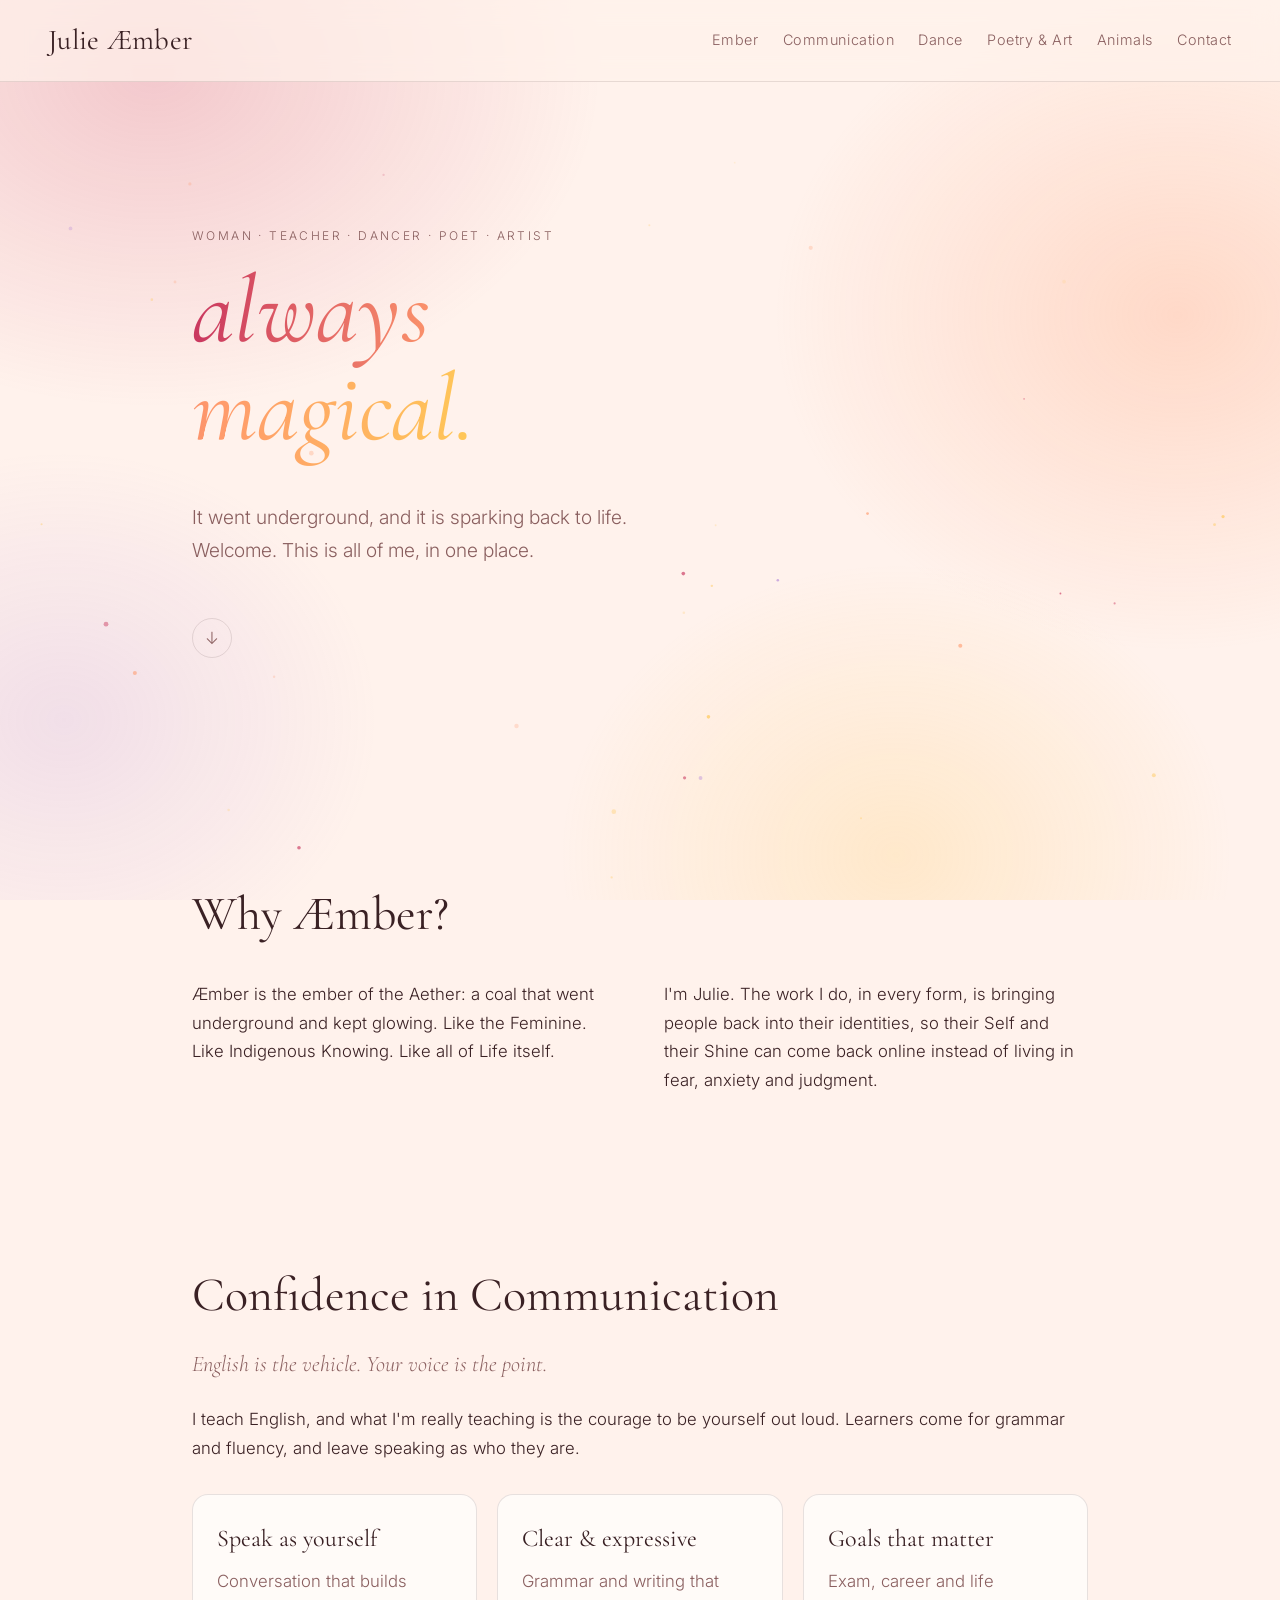
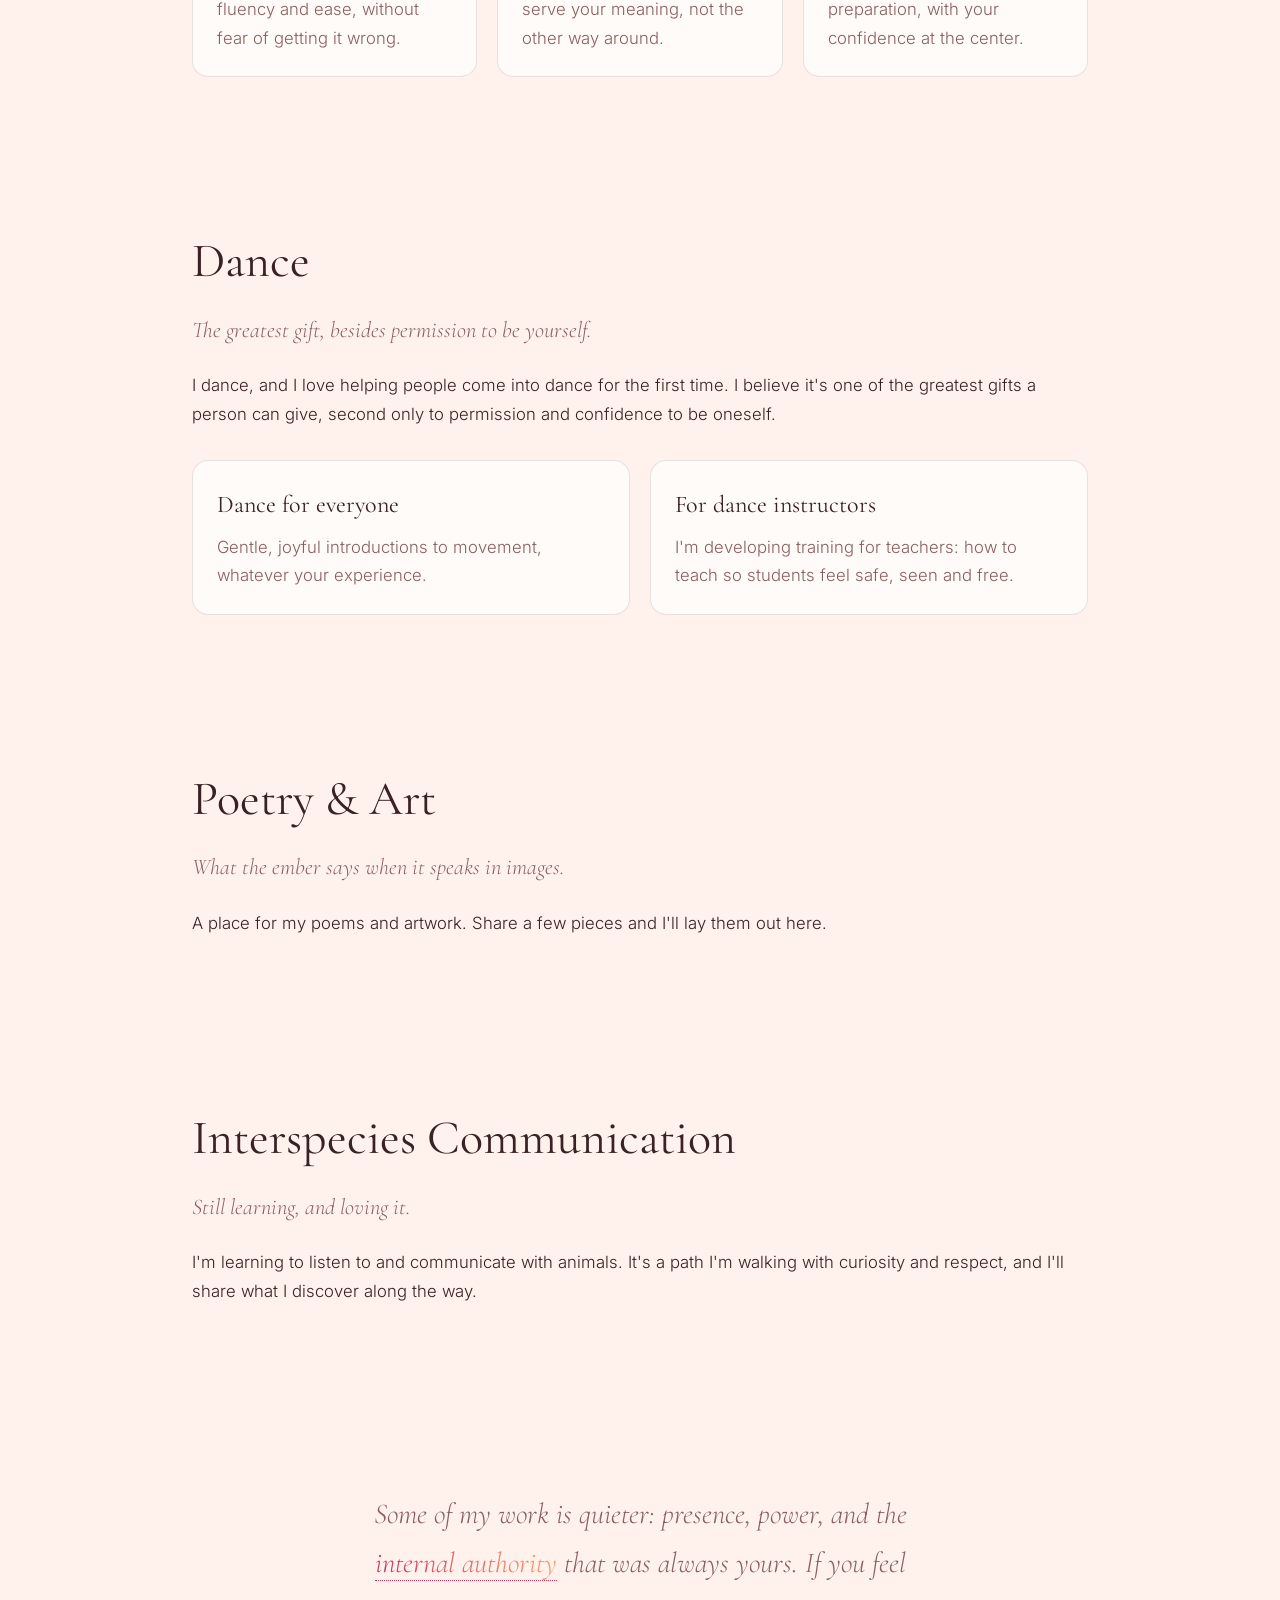
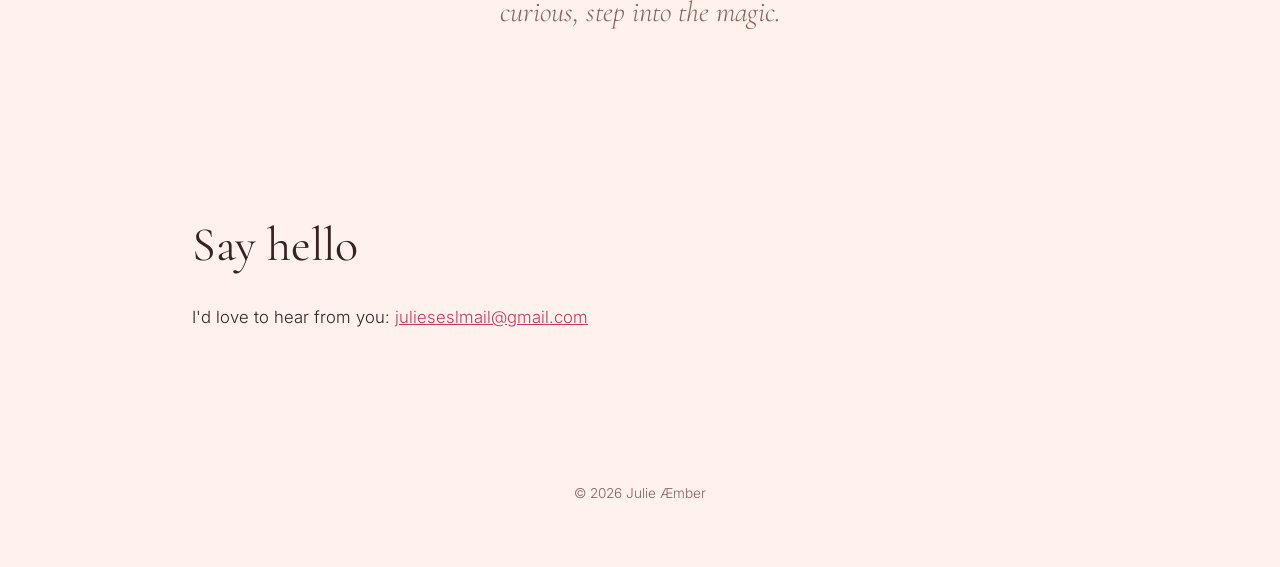
==== index.html @ d716ea7b "Always magical headline, Æ ligature in name, warmer sparks Co-Authored-By: Claude Sonnet 5.5 <norepl" ====
<!doctype html>
<html lang="en">
<head>
  <meta charset="utf-8">
  <meta name="viewport" content="width=device-width, initial-scale=1">
  <title>Julie AEmber</title>
  <meta name="description" content="Julie AEmber: woman, teacher of confident communication, dancer, poet, artist, and student of interspecies communication.">
  <link rel="preconnect" href="https://fonts.googleapis.com">
  <link rel="preconnect" href="https://fonts.gstatic.com" crossorigin>
  <link href="https://fonts.googleapis.com/css2?family=Cormorant+Garamond:ital,wght@0,400;0,500;1,400&family=Inter:wght@300;400;500&display=swap" rel="stylesheet">
  <link rel="stylesheet" href="style.css">
</head>
<body>
  <div class="aura" aria-hidden="true"></div>
  <canvas id="sparks" aria-hidden="true"></canvas>

  <header class="nav">
    <a href="#top" class="logo" aria-label="Julie AEmber">Julie Æmber</a>
    <nav>
      <a href="#ember">Ember</a>
      <a href="#communication">Communication</a>
      <a href="#dance">Dance</a>
      <a href="#poetry">Poetry &amp; Art</a>
      <a href="#animals">Animals</a>
      <a href="#contact">Contact</a>
    </nav>
  </header>

  <main id="top">
    <section class="hero">
      <p class="eyebrow">woman · teacher · dancer · poet · artist</p>
      <h1><em>always<br>magical.</em></h1>
      <p class="lede">It went underground, and it is sparking back to life. Welcome. This is all of me, in one place.</p>
      <a href="#ember" class="scroll" aria-label="Scroll down">↓</a>
    </section>

    <section id="ember" class="reveal">
      <h2 aria-label="Why AEmber?">Why Æmber?</h2>
      <div class="two-col">
        <p>Æmber is the ember of the Aether: a coal that went underground and kept glowing. Like the Feminine. Like Indigenous Knowing. Like all of Life itself.</p>
        <p>I'm Julie. The work I do, in every form, is bringing people back into their identities, so their Self and their Shine can come back online instead of living in fear, anxiety and judgment.</p>
      </div>
    </section>

    <section id="communication" class="reveal">
      <h2>Confidence in Communication</h2>
      <p class="section-lede">English is the vehicle. Your voice is the point.</p>
      <p>I teach English, and what I'm really teaching is the courage to be yourself out loud. Learners come for grammar and fluency, and leave speaking as who they are.</p>
      <ul class="cards">
        <li><h3>Speak as yourself</h3><p>Conversation that builds fluency and ease, without fear of getting it wrong.</p></li>
        <li><h3>Clear &amp; expressive</h3><p>Grammar and writing that serve your meaning, not the other way around.</p></li>
        <li><h3>Goals that matter</h3><p>Exam, career and life preparation, with your confidence at the center.</p></li>
      </ul>
    </section>

    <section id="dance" class="reveal">
      <h2>Dance</h2>
      <p class="section-lede">The greatest gift, besides permission to be yourself.</p>
      <p>I dance, and I love helping people come into dance for the first time. I believe it's one of the greatest gifts a person can give, second only to permission and confidence to be oneself.</p>
      <ul class="cards">
        <li><h3>Dance for everyone</h3><p>Gentle, joyful introductions to movement, whatever your experience.</p></li>
        <li><h3>For dance instructors</h3><p>I'm developing training for teachers: how to teach so students feel safe, seen and free.</p></li>
      </ul>
    </section>

    <section id="poetry" class="reveal">
      <h2>Poetry &amp; Art</h2>
      <p class="section-lede">What the ember says when it speaks in images.</p>
      <p>A place for my poems and artwork. Share a few pieces and I'll lay them out here.</p>
    </section>

    <section id="animals" class="reveal">
      <h2>Interspecies Communication</h2>
      <p class="section-lede">Still learning, and loving it.</p>
      <p>I'm learning to listen to and communicate with animals. It's a path I'm walking with curiosity and respect, and I'll share what I discover along the way.</p>
    </section>

    <section id="becoming" class="reveal becoming">
      <p>
        Some of my work is quieter: presence, power, and the
        <a href="https://crysalis.live" class="crysalis" target="_blank" rel="noopener">internal authority</a>
        that was always yours. If you feel curious, step into the magic.
      </p>
    </section>

    <section id="contact" class="reveal">
      <h2>Say hello</h2>
      <p>I'd love to hear from you: <a href="mailto:julieseslmail@gmail.com">julieseslmail@gmail.com</a></p>
    </section>
  </main>

  <footer>
    <p>© <span id="year"></span> Julie Æmber</p>
  </footer>

  <script src="script.js"></script>
</body>
</html>
---- style.css ----
:root {
  --bg: #fff2ec;
  --ink: #3a2124;
  --muted: #8a5f5f;
  --accent: #c9375f;
  --accent2: #ff9a6c;
  --gold: #ffc857;
  --violet: #a97bd6;
  --card: rgba(255, 255, 255, .65);
  --line: rgba(58, 33, 36, .12);
  color-scheme: light;
}
@media (prefers-color-scheme: dark) {
  :root {
    --bg: #1d1014;
    --ink: #fcebe6;
    --muted: #d2aaa6;
    --accent: #ff8fa3;
    --accent2: #ffb26b;
    --gold: #ffd166;
    --violet: #b48be8;
    --card: rgba(255, 255, 255, .05);
    --line: rgba(255, 255, 255, .12);
    color-scheme: dark;
  }
}

* { box-sizing: border-box; }
html { scroll-behavior: smooth; }
body {
  margin: 0;
  background: var(--bg);
  color: var(--ink);
  font: 300 1.05rem/1.7 "Inter", system-ui, sans-serif;
}

.aura {
  position: fixed; inset: 0; z-index: -1; pointer-events: none;
  background:
    radial-gradient(40rem 30rem at 12% 8%, color-mix(in srgb, var(--accent) 22%, transparent), transparent 70%),
    radial-gradient(36rem 30rem at 92% 35%, color-mix(in srgb, var(--accent2) 28%, transparent), transparent 70%),
    radial-gradient(30rem 26rem at 70% 95%, color-mix(in srgb, var(--gold) 22%, transparent), transparent 70%),
    radial-gradient(28rem 24rem at 5% 80%, color-mix(in srgb, var(--violet) 16%, transparent), transparent 70%);
  animation: drift 24s ease-in-out infinite alternate;
}
@keyframes drift { to { transform: translate3d(-2%, 3%, 0) scale(1.06); } }

h1, h2, h3, .logo { font-family: "Cormorant Garamond", Georgia, serif; font-weight: 400; }

.nav {
  position: sticky; top: 0; z-index: 10;
  display: flex; flex-wrap: wrap; gap: .5rem 2rem; justify-content: space-between; align-items: center;
  padding: 1rem clamp(1rem, 5vw, 3rem);
  backdrop-filter: blur(12px);
  background: color-mix(in srgb, var(--bg) 70%, transparent);
  border-bottom: 1px solid var(--line);
}
.logo { font-size: 1.8rem; letter-spacing: .01em; color: var(--ink); text-decoration: none; }
.nav nav { display: flex; flex-wrap: wrap; gap: .25rem 1.5rem; }
.nav nav a { color: var(--muted); text-decoration: none; font-size: .9rem; letter-spacing: .04em; }
.nav nav a:hover { color: var(--accent); }

main { max-width: 60rem; margin: 0 auto; padding: 0 clamp(1rem, 5vw, 2rem); }
section { padding-block: 4.5rem; }

.hero { min-height: 80vh; display: flex; flex-direction: column; justify-content: center; }
.eyebrow { letter-spacing: .2em; text-transform: uppercase; font-size: .75rem; color: var(--muted); margin: 0 0 1rem; }
h1 { font-size: clamp(2.8rem, 9vw, 6rem); line-height: 1.02; margin: 0 0 1.5rem; }
h1 em { color: var(--accent); background: linear-gradient(90deg, var(--accent), var(--accent2), var(--gold)); -webkit-background-clip: text; background-clip: text; -webkit-text-fill-color: transparent; padding-bottom: .1em; }
.lede { font-size: 1.2rem; color: var(--muted); max-width: 32rem; }
.scroll { margin-top: 2rem; width: 2.5rem; height: 2.5rem; display: grid; place-items: center;
  border: 1px solid var(--line); border-radius: 50%; color: var(--muted); text-decoration: none; }

h2 { font-size: clamp(2rem, 5vw, 3rem); margin: 0 0 .5rem; }
.section-lede { font-family: "Cormorant Garamond", serif; font-style: italic; font-size: 1.4rem; color: var(--muted); margin-top: 0; }
.two-col { display: grid; gap: 1.5rem 3rem; grid-template-columns: repeat(auto-fit, minmax(16rem, 1fr)); }

.cards { list-style: none; padding: 0; margin: 2rem 0 0; display: grid; gap: 1.25rem;
  grid-template-columns: repeat(auto-fit, minmax(14rem, 1fr)); }
.cards li { background: var(--card); border: 1px solid var(--line); border-radius: 1rem; padding: 1.5rem; }
.cards h3 { margin: 0 0 .4rem; font-size: 1.5rem; }
.cards p { margin: 0; color: var(--muted); }

.becoming { text-align: center; padding-block: 6rem; }
.becoming p { font-family: "Cormorant Garamond", serif; font-style: italic; font-size: clamp(1.3rem, 3vw, 1.8rem);
  max-width: 34rem; margin: 0 auto; color: var(--muted); }
.crysalis {
  color: transparent; text-decoration: none;
  background: linear-gradient(90deg, var(--accent), var(--accent2), var(--accent));
  background-size: 200% 100%; -webkit-background-clip: text; background-clip: text;
  animation: shimmer 6s linear infinite;
  border-bottom: 1px dotted var(--accent);
}
.crysalis:hover, .crysalis:focus-visible { animation-duration: 1.5s; }
@keyframes shimmer { to { background-position: -200% 0; } }

a { color: var(--accent); }
footer { text-align: center; color: var(--muted); font-size: .85rem; padding: 3rem 1rem; }

.reveal { opacity: 0; transform: translateY(1.5rem); transition: opacity .9s ease, transform .9s ease; }
.reveal.in { opacity: 1; transform: none; }

@media (prefers-reduced-motion: reduce) {
  html { scroll-behavior: auto; }
  .aura, .crysalis { animation: none; }
  .reveal { opacity: 1; transform: none; transition: none; }
}

#sparks { position: fixed; inset: 0; width: 100%; height: 100%; z-index: -1; pointer-events: none; }
@media (prefers-reduced-motion: reduce) { #sparks { display: none; } }
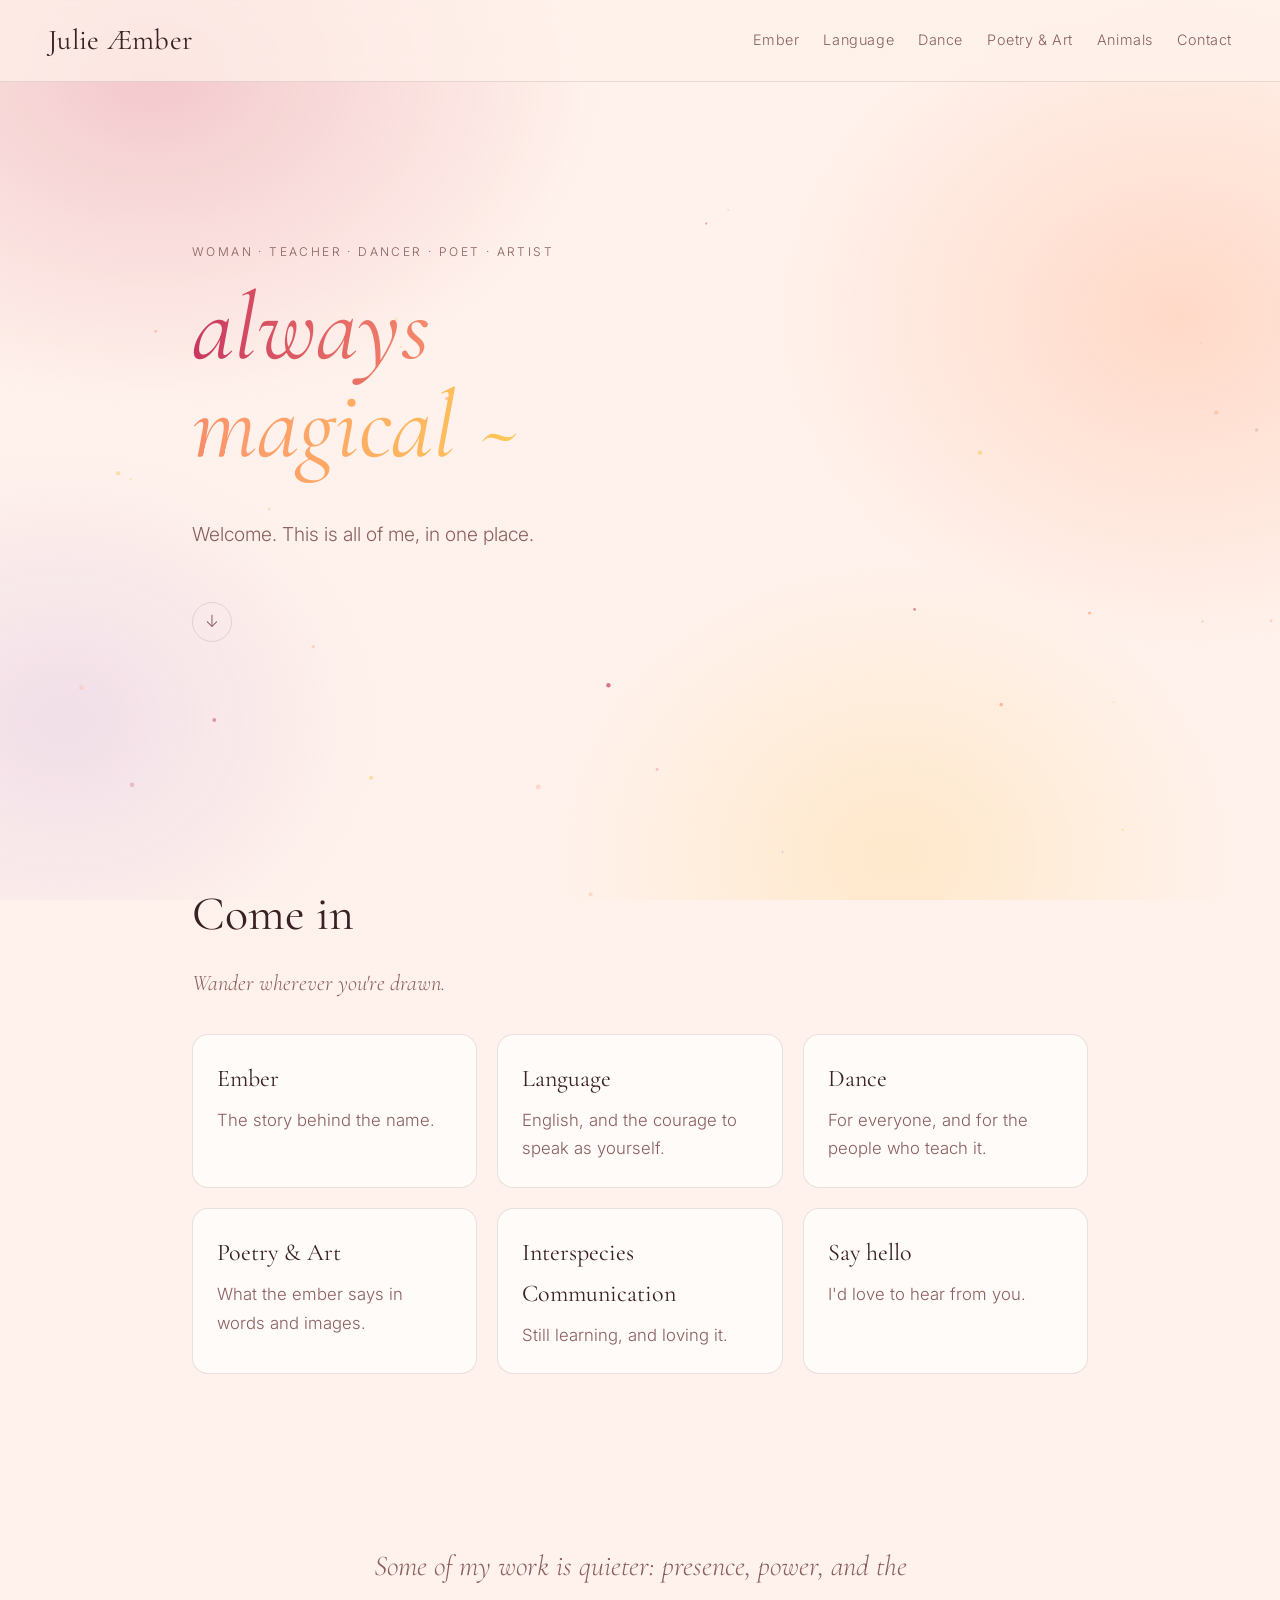
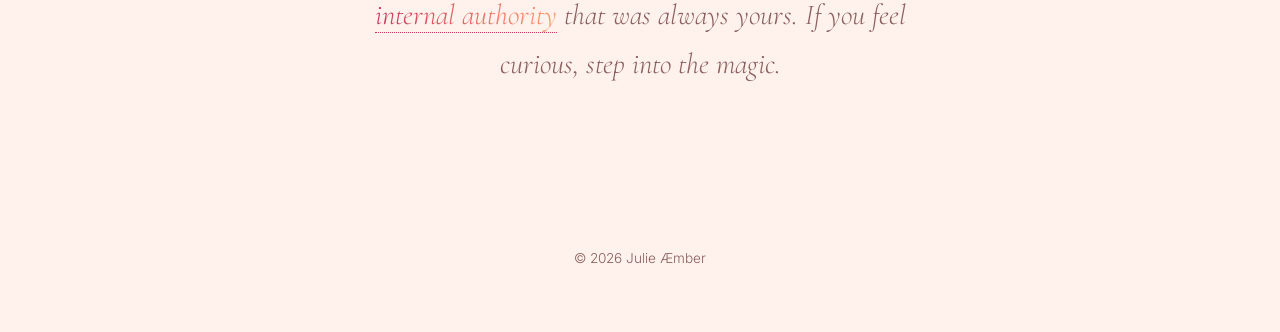
==== commit 94b67aa3: "Split site into separate pages; tilde headline; Language page Co-Authored-By: Claude Sonnet 5.5 <nor" ====
--- a/index.html
+++ b/index.html
@@ -15,64 +15,36 @@
   <canvas id="sparks" aria-hidden="true"></canvas>
 
   <header class="nav">
-    <a href="#top" class="logo" aria-label="Julie AEmber">Julie Æmber</a>
+    <a href="index.html" class="logo" aria-label="Julie AEmber, home">Julie Æmber</a>
     <nav>
-      <a href="#ember">Ember</a>
-      <a href="#communication">Communication</a>
-      <a href="#dance">Dance</a>
-      <a href="#poetry">Poetry &amp; Art</a>
-      <a href="#animals">Animals</a>
-      <a href="#contact">Contact</a>
+      <a href="ember.html">Ember</a>
+      <a href="language.html">Language</a>
+      <a href="dance.html">Dance</a>
+      <a href="poetry-art.html">Poetry &amp; Art</a>
+      <a href="animals.html">Animals</a>
+      <a href="contact.html">Contact</a>
     </nav>
   </header>
 
   <main id="top">
     <section class="hero">
       <p class="eyebrow">woman · teacher · dancer · poet · artist</p>
-      <h1><em>always<br>magical.</em></h1>
-      <p class="lede">It went underground, and it is sparking back to life. Welcome. This is all of me, in one place.</p>
-      <a href="#ember" class="scroll" aria-label="Scroll down">↓</a>
+      <h1><em>always<br>magical ~</em></h1>
+      <p class="lede">Welcome. This is all of me, in one place.</p>
+      <a href="#doors" class="scroll" aria-label="Scroll down">↓</a>
     </section>
 
-    <section id="ember" class="reveal">
-      <h2 aria-label="Why AEmber?">Why Æmber?</h2>
-      <div class="two-col">
-        <p>Æmber is the ember of the Aether: a coal that went underground and kept glowing. Like the Feminine. Like Indigenous Knowing. Like all of Life itself.</p>
-        <p>I'm Julie. The work I do, in every form, is bringing people back into their identities, so their Self and their Shine can come back online instead of living in fear, anxiety and judgment.</p>
-      </div>
-    </section>
-
-    <section id="communication" class="reveal">
-      <h2>Confidence in Communication</h2>
-      <p class="section-lede">English is the vehicle. Your voice is the point.</p>
-      <p>I teach English, and what I'm really teaching is the courage to be yourself out loud. Learners come for grammar and fluency, and leave speaking as who they are.</p>
-      <ul class="cards">
-        <li><h3>Speak as yourself</h3><p>Conversation that builds fluency and ease, without fear of getting it wrong.</p></li>
-        <li><h3>Clear &amp; expressive</h3><p>Grammar and writing that serve your meaning, not the other way around.</p></li>
-        <li><h3>Goals that matter</h3><p>Exam, career and life preparation, with your confidence at the center.</p></li>
+    <section id="doors" class="reveal">
+      <h2>Come in</h2>
+      <p class="section-lede">Wander wherever you're drawn.</p>
+      <ul class="cards doors">
+        <li><a href="ember.html"><h3>Ember</h3><p>The story behind the name.</p></a></li>
+        <li><a href="language.html"><h3>Language</h3><p>English, and the courage to speak as yourself.</p></a></li>
+        <li><a href="dance.html"><h3>Dance</h3><p>For everyone, and for the people who teach it.</p></a></li>
+        <li><a href="poetry-art.html"><h3>Poetry &amp; Art</h3><p>What the ember says in words and images.</p></a></li>
+        <li><a href="animals.html"><h3>Interspecies Communication</h3><p>Still learning, and loving it.</p></a></li>
+        <li><a href="contact.html"><h3>Say hello</h3><p>I'd love to hear from you.</p></a></li>
       </ul>
-    </section>
-
-    <section id="dance" class="reveal">
-      <h2>Dance</h2>
-      <p class="section-lede">The greatest gift, besides permission to be yourself.</p>
-      <p>I dance, and I love helping people come into dance for the first time. I believe it's one of the greatest gifts a person can give, second only to permission and confidence to be oneself.</p>
-      <ul class="cards">
-        <li><h3>Dance for everyone</h3><p>Gentle, joyful introductions to movement, whatever your experience.</p></li>
-        <li><h3>For dance instructors</h3><p>I'm developing training for teachers: how to teach so students feel safe, seen and free.</p></li>
-      </ul>
-    </section>
-
-    <section id="poetry" class="reveal">
-      <h2>Poetry &amp; Art</h2>
-      <p class="section-lede">What the ember says when it speaks in images.</p>
-      <p>A place for my poems and artwork. Share a few pieces and I'll lay them out here.</p>
-    </section>
-
-    <section id="animals" class="reveal">
-      <h2>Interspecies Communication</h2>
-      <p class="section-lede">Still learning, and loving it.</p>
-      <p>I'm learning to listen to and communicate with animals. It's a path I'm walking with curiosity and respect, and I'll share what I discover along the way.</p>
     </section>
 
     <section id="becoming" class="reveal becoming">
@@ -81,11 +53,6 @@
         <a href="https://crysalis.live" class="crysalis" target="_blank" rel="noopener">internal authority</a>
         that was always yours. If you feel curious, step into the magic.
       </p>
-    </section>
-
-    <section id="contact" class="reveal">
-      <h2>Say hello</h2>
-      <p>I'd love to hear from you: <a href="mailto:julieseslmail@gmail.com">julieseslmail@gmail.com</a></p>
     </section>
   </main>
 
--- a/style.css
+++ b/style.css
@@ -108,3 +108,13 @@
 
 #sparks { position: fixed; inset: 0; width: 100%; height: 100%; z-index: -1; pointer-events: none; }
 @media (prefers-reduced-motion: reduce) { #sparks { display: none; } }
+
+/* Multi-page additions */
+.page-hero { padding-block: 5rem 1rem; }
+.page-hero h1 { font-size: clamp(2.4rem, 7vw, 4.5rem); margin-bottom: 1rem; }
+.nav nav a[aria-current="page"] { color: var(--accent); border-bottom: 1px solid var(--accent); }
+.doors li { padding: 0; }
+.doors a { display: block; height: 100%; padding: 1.5rem; color: inherit; text-decoration: none;
+  border-radius: 1rem; transition: transform .25s ease, box-shadow .25s ease; }
+.doors a:hover, .doors a:focus-visible { transform: translateY(-3px); box-shadow: 0 10px 30px color-mix(in srgb, var(--accent2) 30%, transparent); }
+.doors h3 { color: var(--ink); }
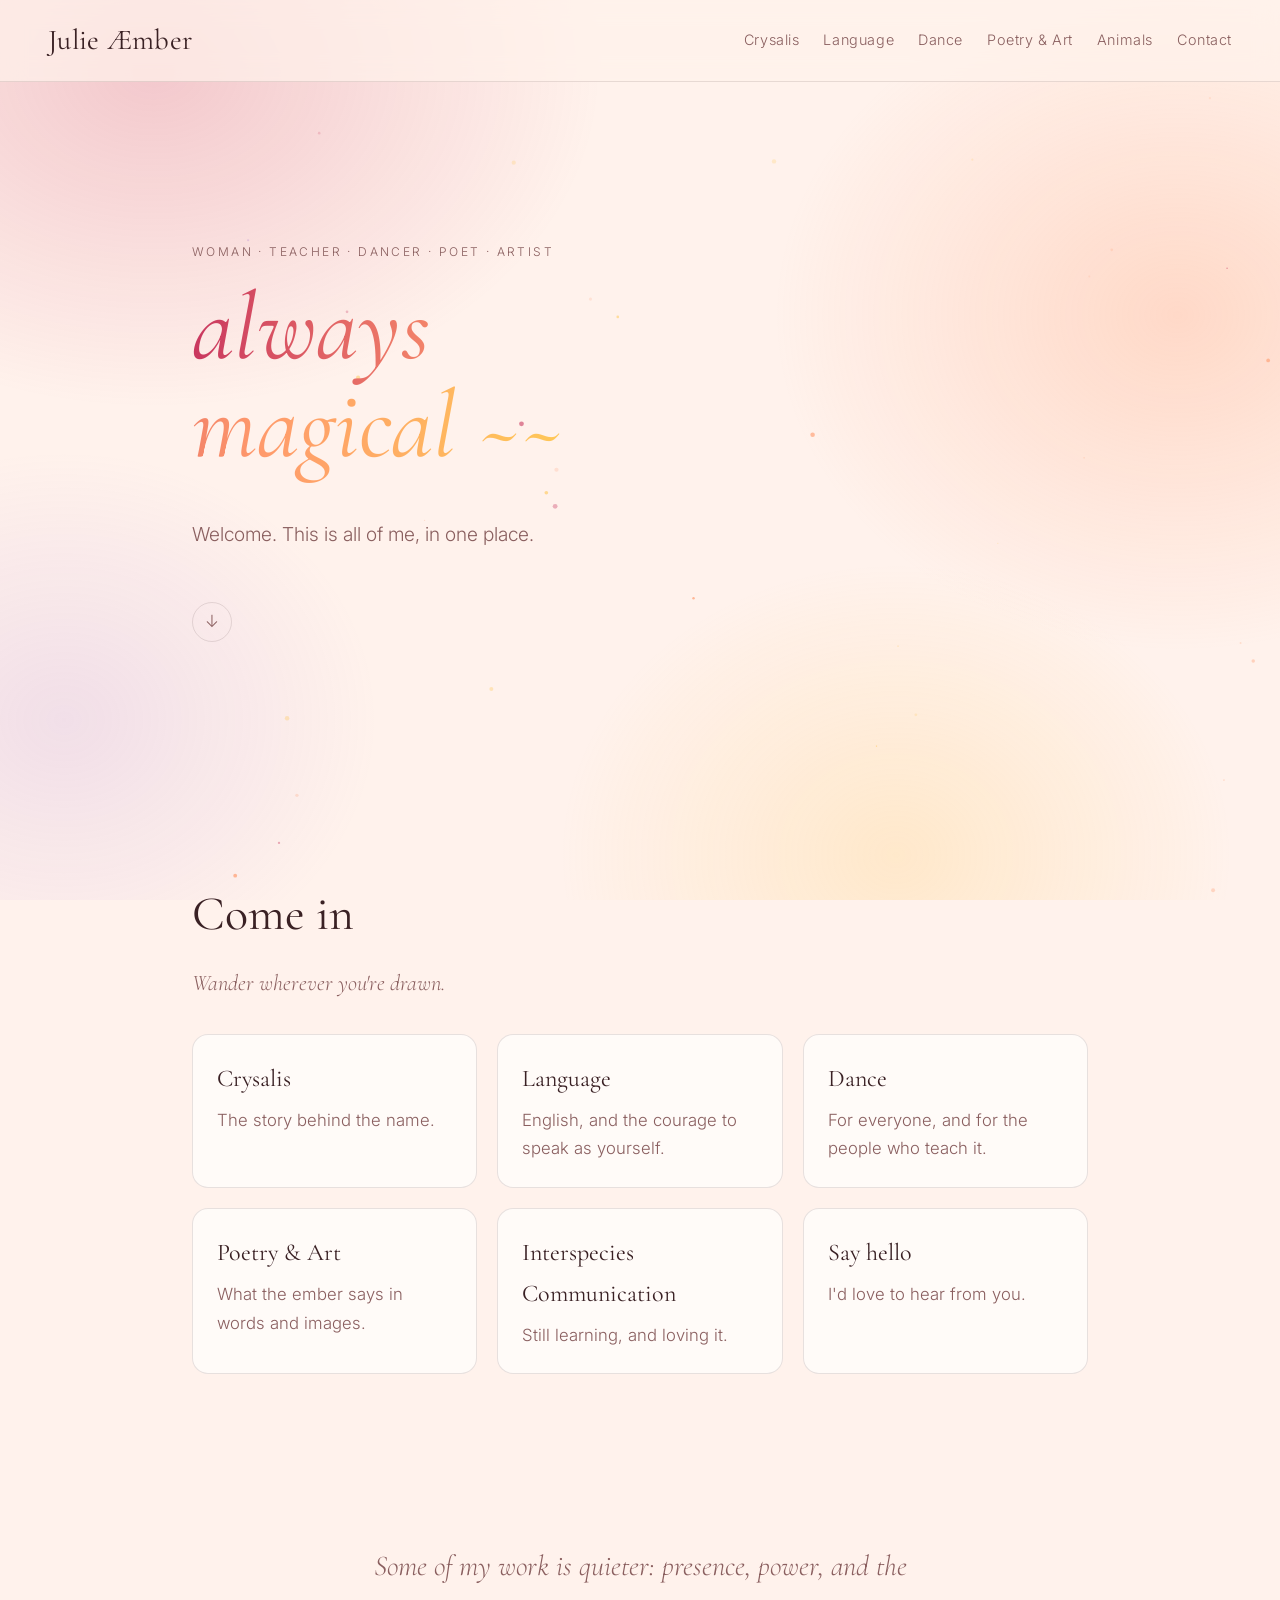
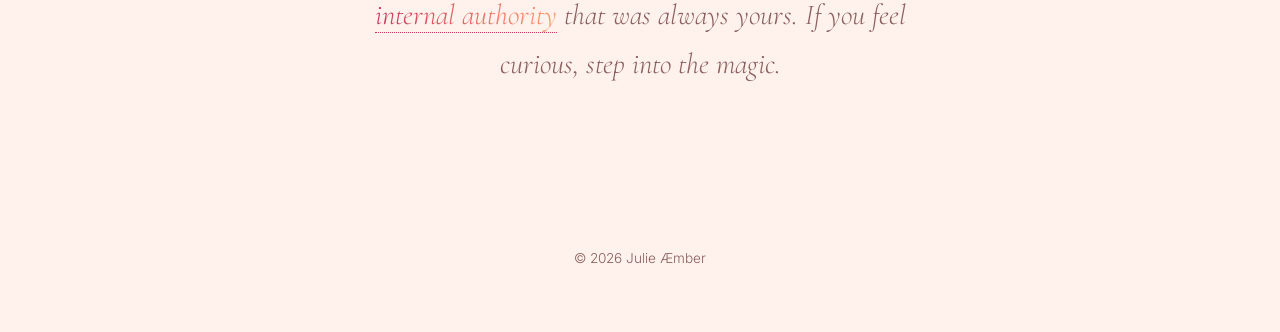
==== commit 7da5427d: "Double tilde headline; rename Ember tab to Crysalis Co-Authored-By: Claude Sonnet 5.5 <noreply@anthr" ====
--- a/index.html
+++ b/index.html
@@ -17,7 +17,7 @@
   <header class="nav">
     <a href="index.html" class="logo" aria-label="Julie AEmber, home">Julie Æmber</a>
     <nav>
-      <a href="ember.html">Ember</a>
+      <a href="ember.html">Crysalis</a>
       <a href="language.html">Language</a>
       <a href="dance.html">Dance</a>
       <a href="poetry-art.html">Poetry &amp; Art</a>
@@ -29,7 +29,7 @@
   <main id="top">
     <section class="hero">
       <p class="eyebrow">woman · teacher · dancer · poet · artist</p>
-      <h1><em>always<br>magical ~</em></h1>
+      <h1><em>always<br>magical ~~</em></h1>
       <p class="lede">Welcome. This is all of me, in one place.</p>
       <a href="#doors" class="scroll" aria-label="Scroll down">↓</a>
     </section>
@@ -38,7 +38,7 @@
       <h2>Come in</h2>
       <p class="section-lede">Wander wherever you're drawn.</p>
       <ul class="cards doors">
-        <li><a href="ember.html"><h3>Ember</h3><p>The story behind the name.</p></a></li>
+        <li><a href="ember.html"><h3>Crysalis</h3><p>The story behind the name.</p></a></li>
         <li><a href="language.html"><h3>Language</h3><p>English, and the courage to speak as yourself.</p></a></li>
         <li><a href="dance.html"><h3>Dance</h3><p>For everyone, and for the people who teach it.</p></a></li>
         <li><a href="poetry-art.html"><h3>Poetry &amp; Art</h3><p>What the ember says in words and images.</p></a></li>
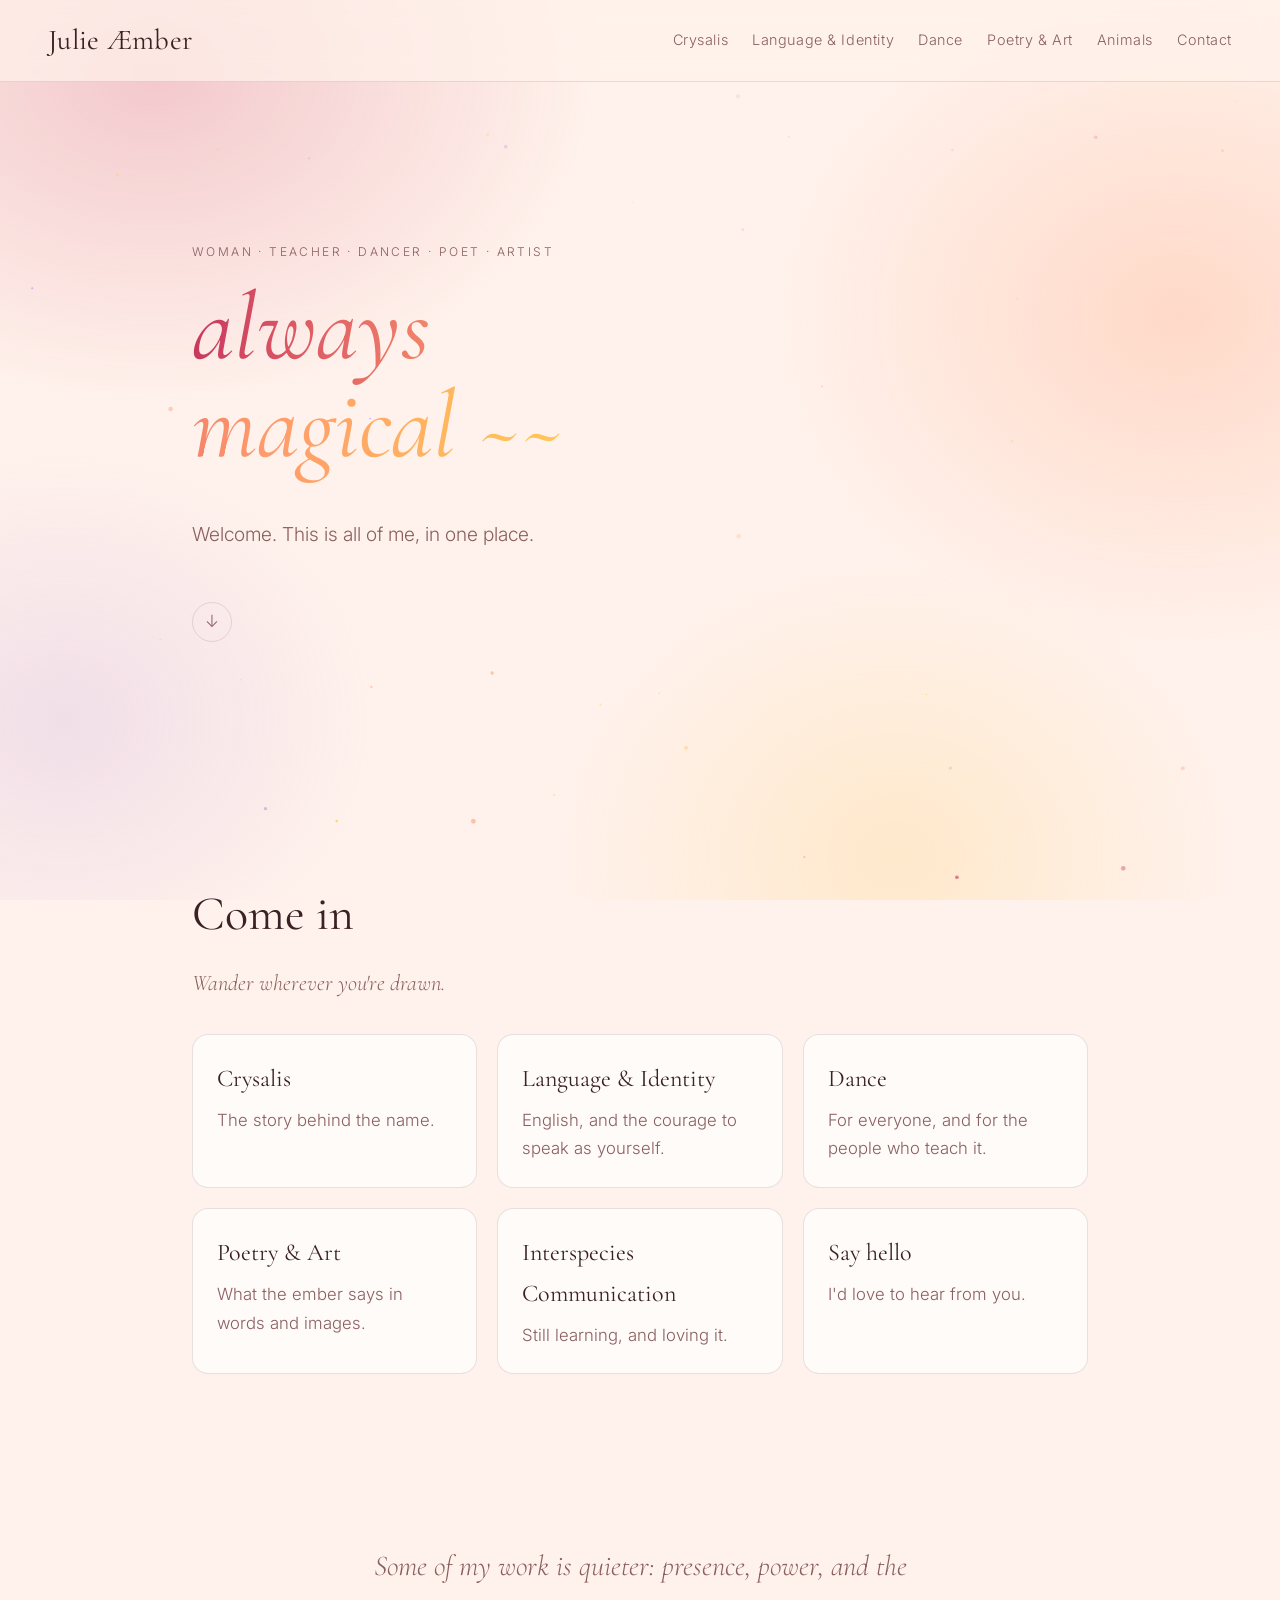
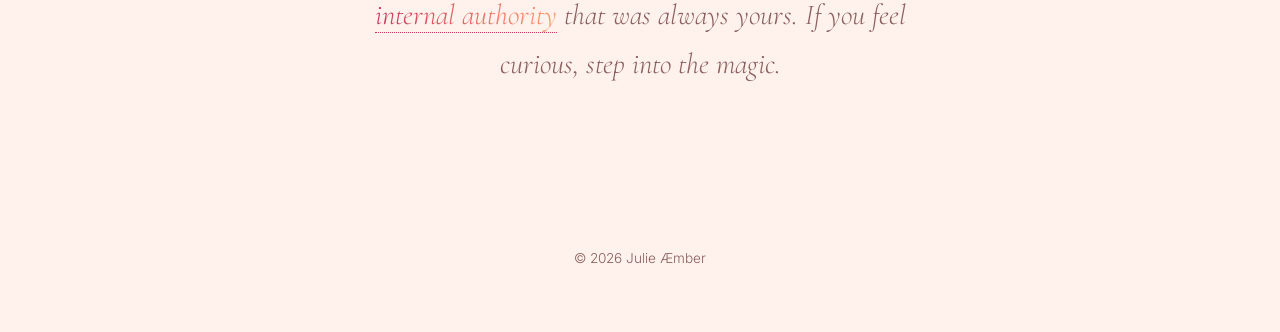
==== commit 1820b4e9: "Rename Language page to Language & Identity Co-Authored-By: Claude Sonnet 5.5 <noreply@anthropic.com" ====
--- a/index.html
+++ b/index.html
@@ -18,7 +18,7 @@
     <a href="index.html" class="logo" aria-label="Julie AEmber, home">Julie Æmber</a>
     <nav>
       <a href="ember.html">Crysalis</a>
-      <a href="language.html">Language</a>
+      <a href="language.html">Language &amp; Identity</a>
       <a href="dance.html">Dance</a>
       <a href="poetry-art.html">Poetry &amp; Art</a>
       <a href="animals.html">Animals</a>
@@ -39,7 +39,7 @@
       <p class="section-lede">Wander wherever you're drawn.</p>
       <ul class="cards doors">
         <li><a href="ember.html"><h3>Crysalis</h3><p>The story behind the name.</p></a></li>
-        <li><a href="language.html"><h3>Language</h3><p>English, and the courage to speak as yourself.</p></a></li>
+        <li><a href="language.html"><h3>Language &amp; Identity</h3><p>English, and the courage to speak as yourself.</p></a></li>
         <li><a href="dance.html"><h3>Dance</h3><p>For everyone, and for the people who teach it.</p></a></li>
         <li><a href="poetry-art.html"><h3>Poetry &amp; Art</h3><p>What the ember says in words and images.</p></a></li>
         <li><a href="animals.html"><h3>Interspecies Communication</h3><p>Still learning, and loving it.</p></a></li>
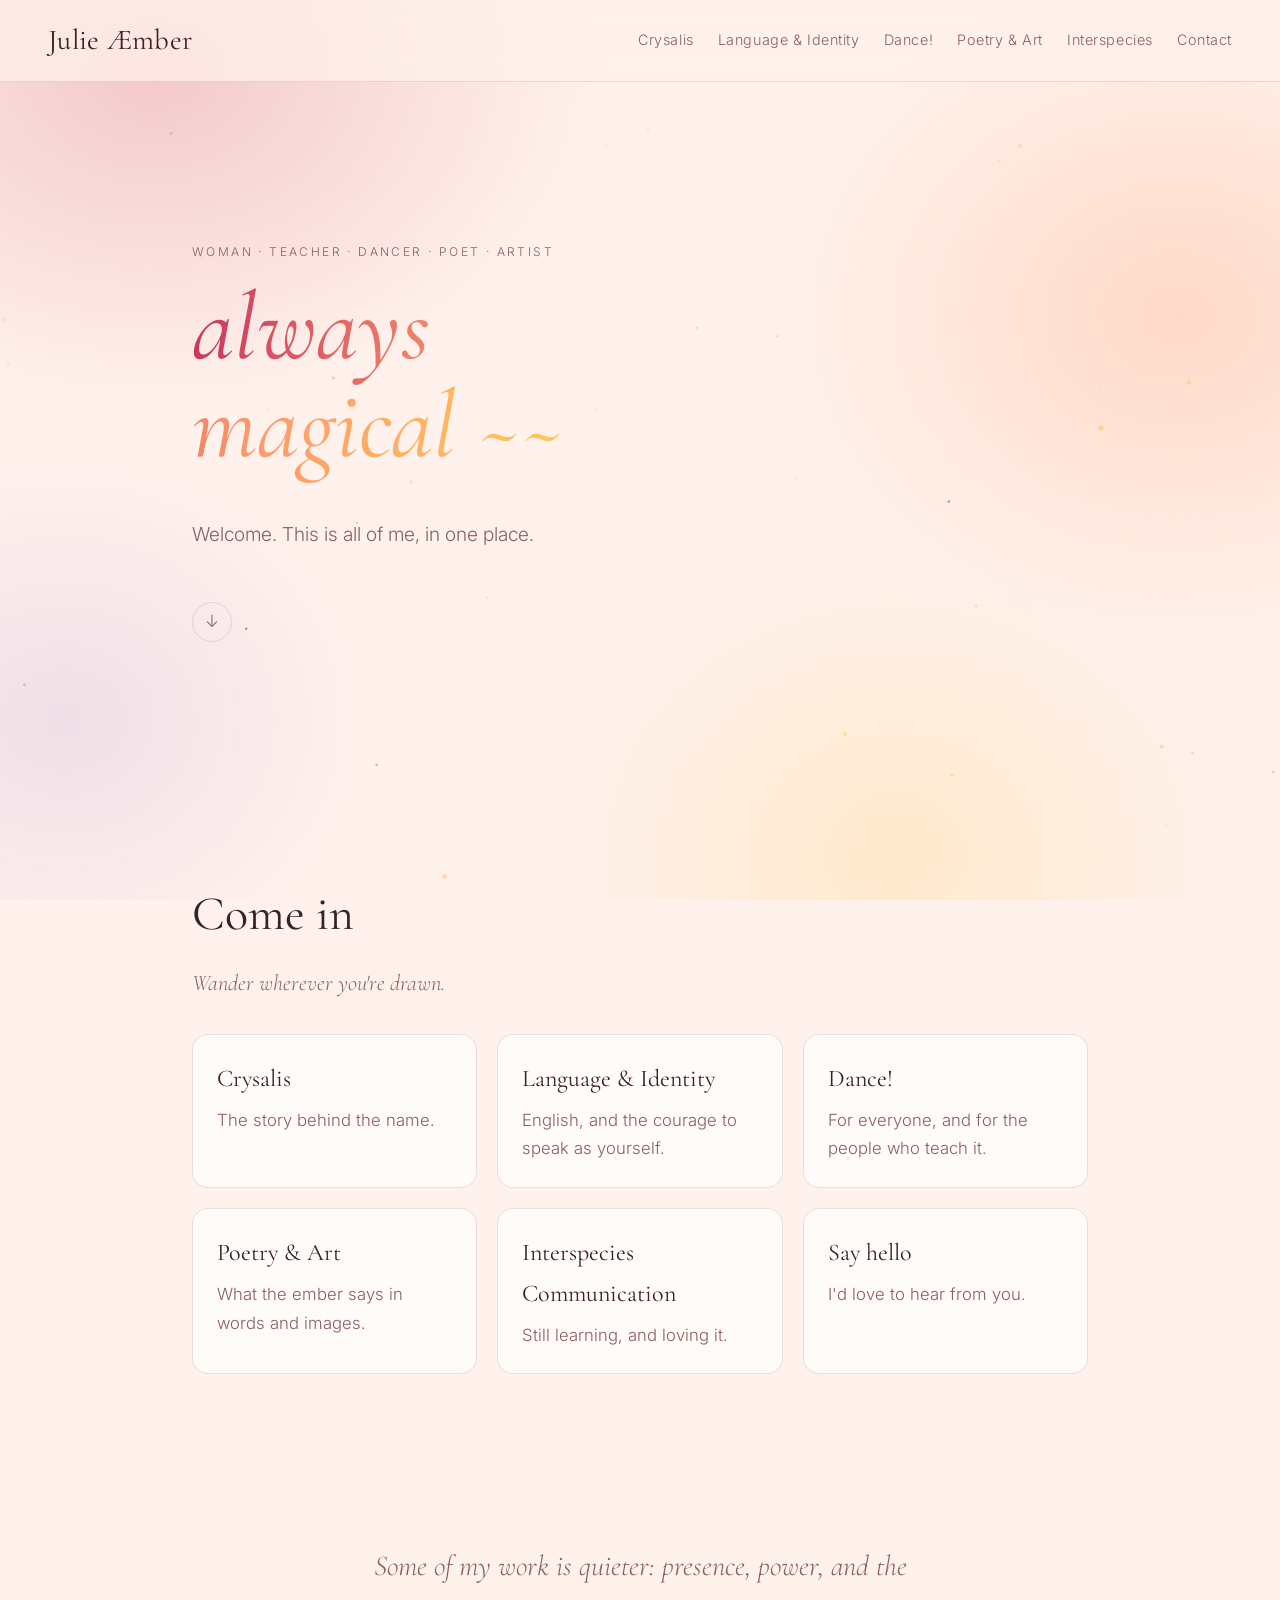
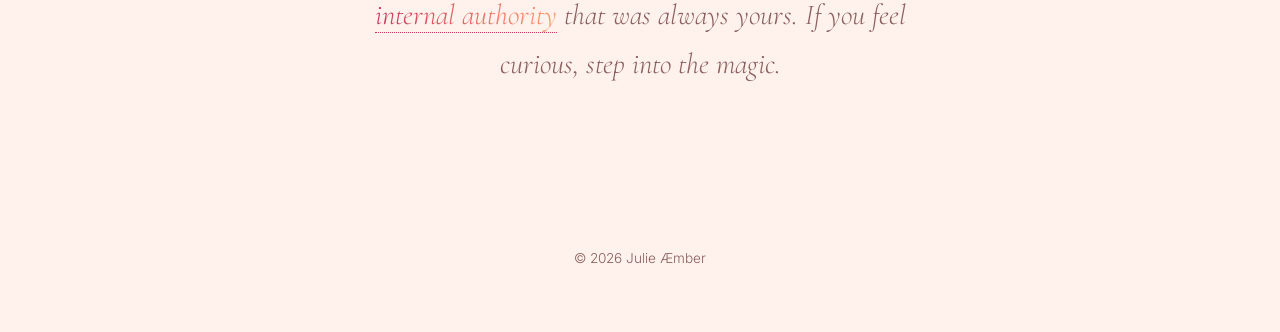
==== commit cae432a0: "Rename tabs: Interspecies, Dance! Co-Authored-By: Claude Sonnet 5.5 <noreply@anthropic.com>" ====
--- a/index.html
+++ b/index.html
@@ -19,9 +19,9 @@
     <nav>
       <a href="ember.html">Crysalis</a>
       <a href="language.html">Language &amp; Identity</a>
-      <a href="dance.html">Dance</a>
+      <a href="dance.html">Dance!</a>
       <a href="poetry-art.html">Poetry &amp; Art</a>
-      <a href="animals.html">Animals</a>
+      <a href="animals.html">Interspecies</a>
       <a href="contact.html">Contact</a>
     </nav>
   </header>
@@ -40,7 +40,7 @@
       <ul class="cards doors">
         <li><a href="ember.html"><h3>Crysalis</h3><p>The story behind the name.</p></a></li>
         <li><a href="language.html"><h3>Language &amp; Identity</h3><p>English, and the courage to speak as yourself.</p></a></li>
-        <li><a href="dance.html"><h3>Dance</h3><p>For everyone, and for the people who teach it.</p></a></li>
+        <li><a href="dance.html"><h3>Dance!</h3><p>For everyone, and for the people who teach it.</p></a></li>
         <li><a href="poetry-art.html"><h3>Poetry &amp; Art</h3><p>What the ember says in words and images.</p></a></li>
         <li><a href="animals.html"><h3>Interspecies Communication</h3><p>Still learning, and loving it.</p></a></li>
         <li><a href="contact.html"><h3>Say hello</h3><p>I'd love to hear from you.</p></a></li>
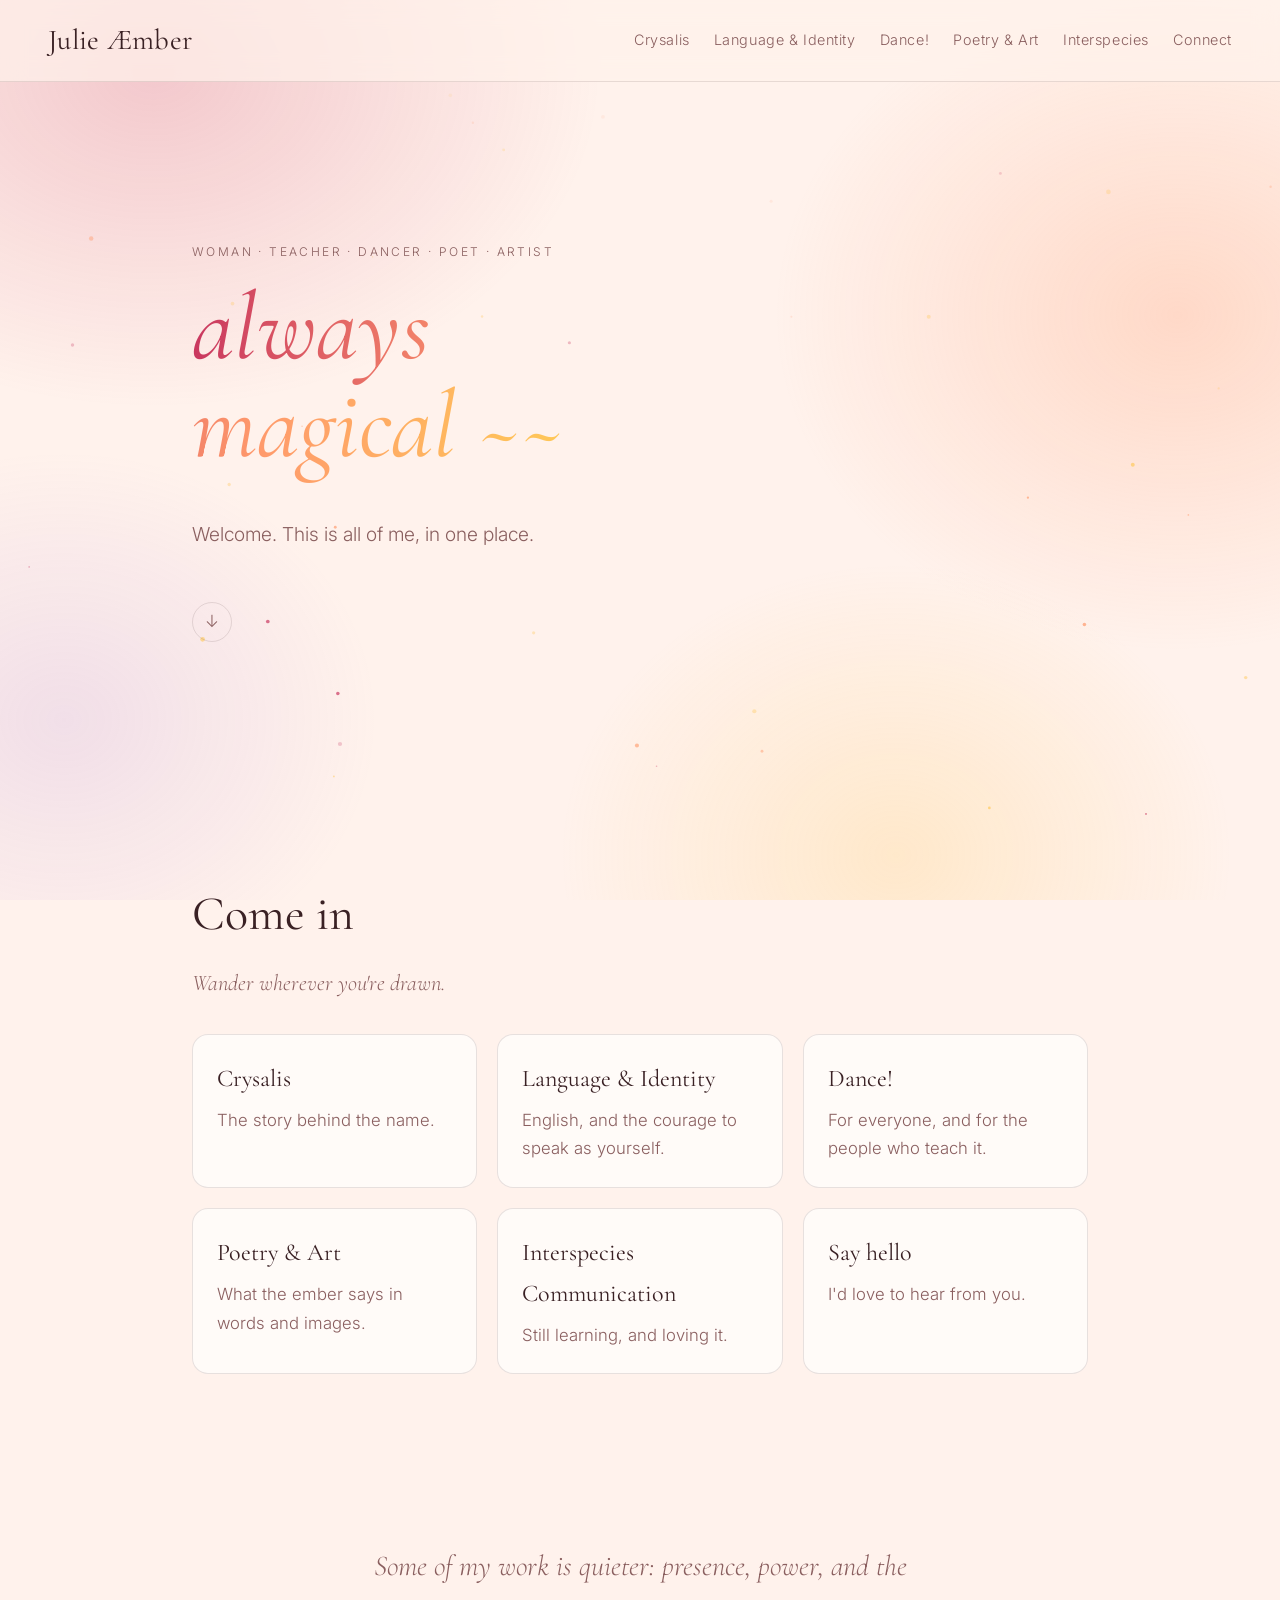
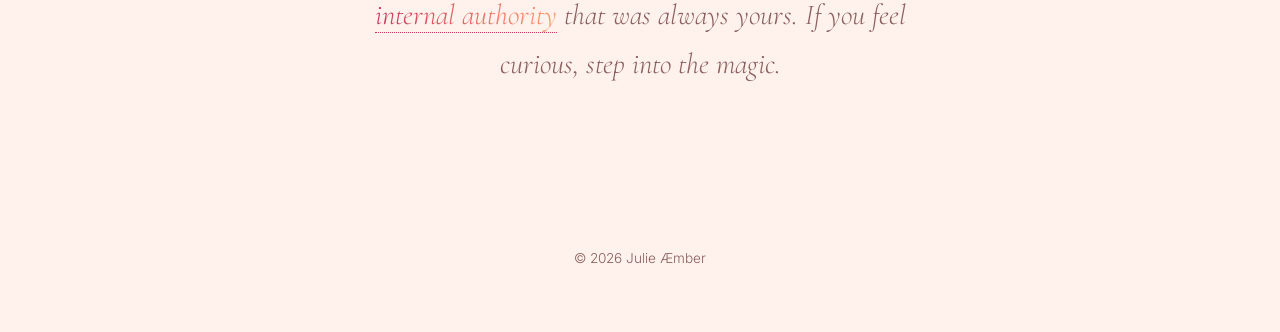
==== commit fad71e52: "Contact email to Julie@crysalis.live; rename Contact tab to Connect Co-Authored-By: Claude Sonnet 5." ====
--- a/index.html
+++ b/index.html
@@ -22,7 +22,7 @@
       <a href="dance.html">Dance!</a>
       <a href="poetry-art.html">Poetry &amp; Art</a>
       <a href="animals.html">Interspecies</a>
-      <a href="contact.html">Contact</a>
+      <a href="contact.html">Connect</a>
     </nav>
   </header>
 
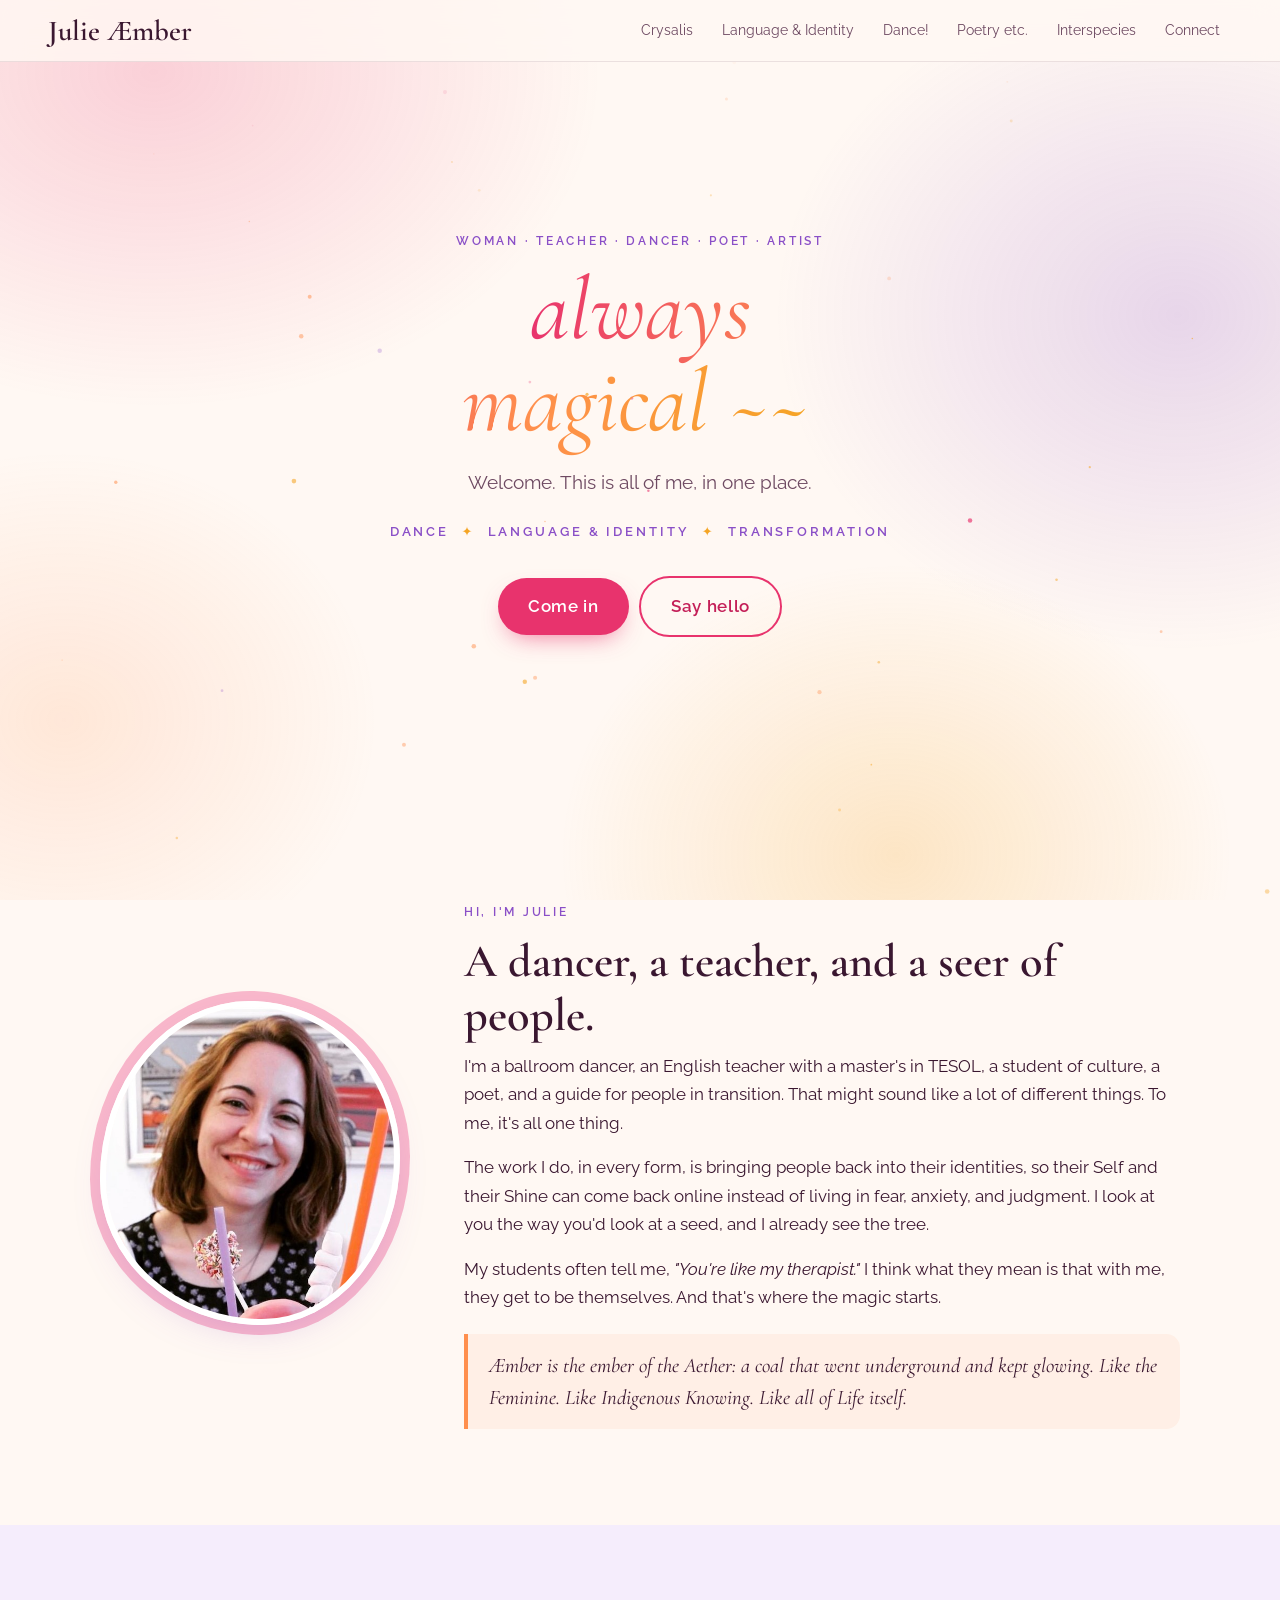
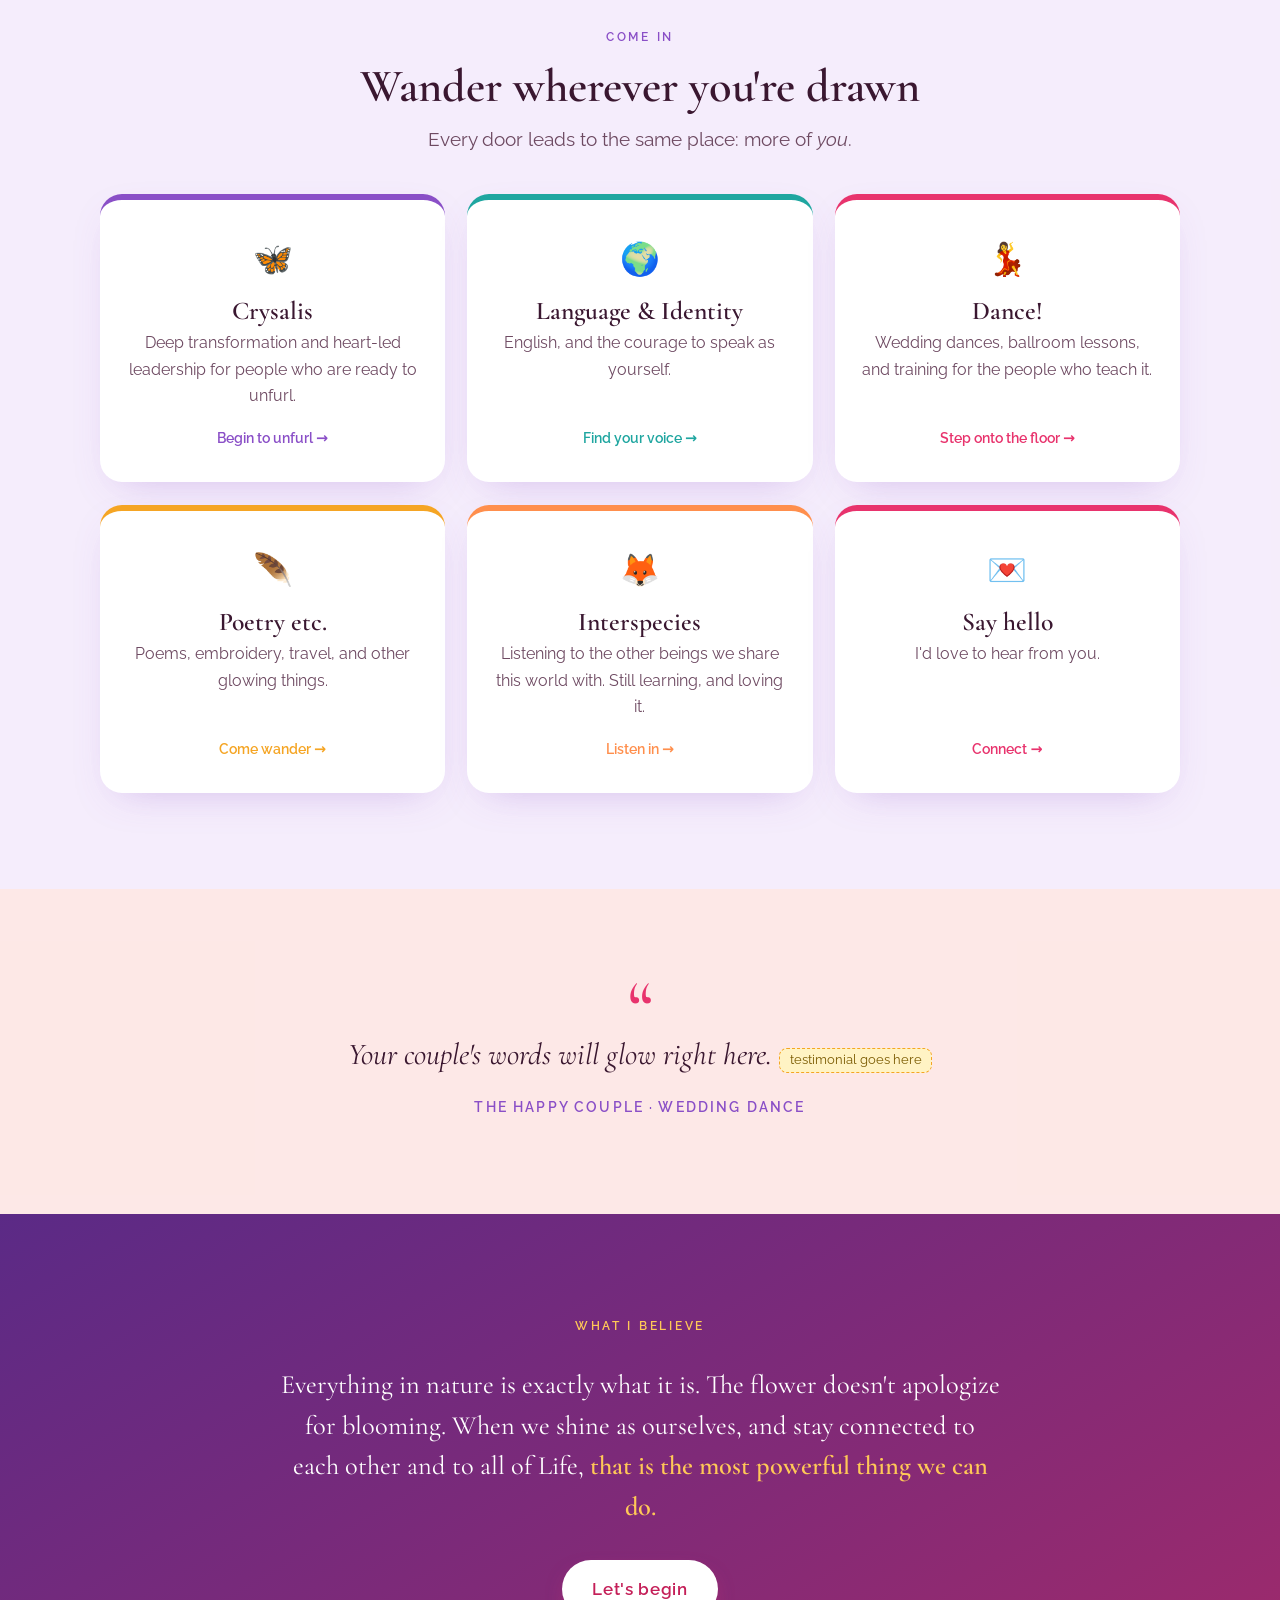
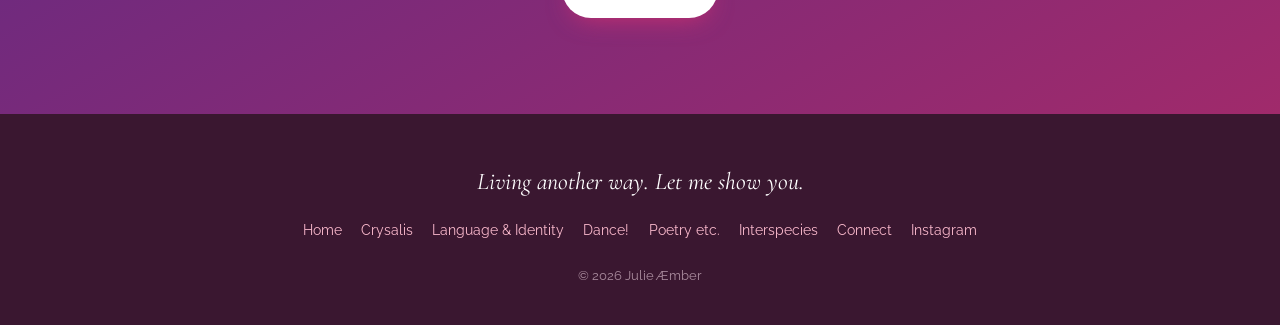
==== commit afcca999: "Merge new wording, colors and offerings into the site framework Keeps the Æmber name, always-magical" ====
--- a/index.html
+++ b/index.html
@@ -3,11 +3,12 @@
 <head>
   <meta charset="utf-8">
   <meta name="viewport" content="width=device-width, initial-scale=1">
-  <title>Julie AEmber</title>
-  <meta name="description" content="Julie AEmber: woman, teacher of confident communication, dancer, poet, artist, and student of interspecies communication.">
+  <title>Julie Æmber</title>
+  <meta name="description" content="Julie Aember: woman, teacher, dancer, poet, artist. Dance, language & identity, and transformation.">
+  <link rel="icon" type="image/png" href="images/butterfly.png">
   <link rel="preconnect" href="https://fonts.googleapis.com">
   <link rel="preconnect" href="https://fonts.gstatic.com" crossorigin>
-  <link href="https://fonts.googleapis.com/css2?family=Cormorant+Garamond:ital,wght@0,400;0,500;1,400&family=Inter:wght@300;400;500&display=swap" rel="stylesheet">
+  <link href="https://fonts.googleapis.com/css2?family=Cormorant+Garamond:ital,wght@0,400;0,600;1,400;1,600&family=Raleway:wght@400;600;700&display=swap" rel="stylesheet">
   <link rel="stylesheet" href="style.css">
 </head>
 <body>
@@ -15,12 +16,12 @@
   <canvas id="sparks" aria-hidden="true"></canvas>
 
   <header class="nav">
-    <a href="index.html" class="logo" aria-label="Julie AEmber, home">Julie Æmber</a>
+    <a href="index.html" class="logo" aria-label="Julie Aember, home">Julie Æmber</a>
     <nav>
-      <a href="ember.html">Crysalis</a>
+      <a href="crysalis.html">Crysalis</a>
       <a href="language.html">Language &amp; Identity</a>
       <a href="dance.html">Dance!</a>
-      <a href="poetry-art.html">Poetry &amp; Art</a>
+      <a href="poetry-art.html">Poetry etc.</a>
       <a href="animals.html">Interspecies</a>
       <a href="contact.html">Connect</a>
     </nav>
@@ -28,36 +29,83 @@
 
   <main id="top">
     <section class="hero">
-      <p class="eyebrow">woman · teacher · dancer · poet · artist</p>
-      <h1><em>always<br>magical ~~</em></h1>
-      <p class="lede">Welcome. This is all of me, in one place.</p>
-      <a href="#doors" class="scroll" aria-label="Scroll down">↓</a>
+      <div>
+        <p class="eyebrow">woman · teacher · dancer · poet · artist</p>
+        <h1><em>always<br>magical ~~</em></h1>
+        <p class="lede">Welcome. This is all of me, in one place.</p>
+        <p class="threads">Dance <b>✦</b> Language &amp; Identity <b>✦</b> Transformation</p>
+        <a class="btn" href="#doors">Come in</a><a class="btn ghost" href="contact.html">Say hello</a>
+      </div>
     </section>
 
-    <section id="doors" class="reveal">
-      <h2>Come in</h2>
-      <p class="section-lede">Wander wherever you're drawn.</p>
-      <ul class="cards doors">
-        <li><a href="ember.html"><h3>Crysalis</h3><p>The story behind the name.</p></a></li>
-        <li><a href="language.html"><h3>Language &amp; Identity</h3><p>English, and the courage to speak as yourself.</p></a></li>
-        <li><a href="dance.html"><h3>Dance!</h3><p>For everyone, and for the people who teach it.</p></a></li>
-        <li><a href="poetry-art.html"><h3>Poetry &amp; Art</h3><p>What the ember says in words and images.</p></a></li>
-        <li><a href="animals.html"><h3>Interspecies Communication</h3><p>Still learning, and loving it.</p></a></li>
-        <li><a href="contact.html"><h3>Say hello</h3><p>I'd love to hear from you.</p></a></li>
-      </ul>
+    <section class="section reveal">
+      <div class="wrap intro">
+        <img class="portrait" src="images/julie.jpg" alt="Julie smiling">
+        <div>
+          <p class="eyebrow">Hi, I'm Julie</p>
+          <h2>A dancer, a teacher, and a seer of people.</h2>
+          <p>I'm a ballroom dancer, an English teacher with a master's in TESOL, a student of culture, a poet, and a guide for people in transition. That might sound like a lot of different things. To me, it's all one thing.</p>
+          <p>The work I do, in every form, is bringing people back into their identities, so their Self and their Shine can come back online instead of living in fear, anxiety, and judgment. I look at you the way you'd look at a seed, and I already see the tree.</p>
+          <p>My students often tell me, <em>"You're like my therapist."</em> I think what they mean is that with me, they get to be themselves. And that's where the magic starts.</p>
+          <p class="aember">Æmber is the ember of the Aether: a coal that went underground and kept glowing. Like the Feminine. Like Indigenous Knowing. Like all of Life itself.</p>
+        </div>
+      </div>
     </section>
 
-    <section id="becoming" class="reveal becoming">
-      <p>
-        Some of my work is quieter: presence, power, and the
-        <a href="https://crysalis.live" class="crysalis" target="_blank" rel="noopener">internal authority</a>
-        that was always yours. If you feel curious, step into the magic.
-      </p>
+    <section class="section tint-violet reveal" id="doors">
+      <div class="wrap center">
+        <p class="eyebrow">Come in</p>
+        <h2>Wander wherever you're drawn</h2>
+        <p class="lede">Every door leads to the same place: more of <em>you</em>.</p>
+        <ul class="doors">
+          <li><a class="door" href="crysalis.html" style="--c:var(--violet)">
+            <span class="icon">🦋</span><h3>Crysalis</h3>
+            <p>Deep transformation and heart-led leadership for people who are ready to unfurl.</p>
+            <span class="more">Begin to unfurl →</span></a></li>
+          <li><a class="door" href="language.html" style="--c:var(--turquoise)">
+            <span class="icon">🌍</span><h3>Language &amp; Identity</h3>
+            <p>English, and the courage to speak as yourself.</p>
+            <span class="more">Find your voice →</span></a></li>
+          <li><a class="door" href="dance.html" style="--c:var(--accent)">
+            <span class="icon">💃</span><h3>Dance!</h3>
+            <p>Wedding dances, ballroom lessons, and training for the people who teach it.</p>
+            <span class="more">Step onto the floor →</span></a></li>
+          <li><a class="door" href="poetry-art.html" style="--c:var(--gold)">
+            <span class="icon">🪶</span><h3>Poetry etc.</h3>
+            <p>Poems, embroidery, travel, and other glowing things.</p>
+            <span class="more">Come wander →</span></a></li>
+          <li><a class="door" href="animals.html" style="--c:var(--accent2)">
+            <span class="icon">🦊</span><h3>Interspecies</h3>
+            <p>Listening to the other beings we share this world with. Still learning, and loving it.</p>
+            <span class="more">Listen in →</span></a></li>
+          <li><a class="door" href="contact.html" style="--c:var(--accent)">
+            <span class="icon">💌</span><h3>Say hello</h3>
+            <p>I'd love to hear from you.</p>
+            <span class="more">Connect →</span></a></li>
+        </ul>
+      </div>
+    </section>
+
+    <section class="section tint-blush reveal">
+      <blockquote class="quote">
+        Your couple's words will glow right here. <span class="todo">testimonial goes here</span>
+        <cite>The happy couple · Wedding dance</cite>
+      </blockquote>
+    </section>
+
+    <section class="section tint-deep reveal">
+      <div class="narrow center">
+        <p class="eyebrow">What I believe</p>
+        <p class="manifesto">Everything in nature is exactly what it is. The flower doesn't apologize for blooming. When we shine as ourselves, and stay connected to each other and to all of Life, <strong>that is the most powerful thing we can do.</strong></p>
+        <a class="btn light" href="contact.html">Let's begin</a>
+      </div>
     </section>
   </main>
 
   <footer>
-    <p>© <span id="year"></span> Julie Æmber</p>
+    <p class="sig">Living another way. Let me show you.</p>
+    <div class="links"><a href="index.html">Home</a> <a href="crysalis.html">Crysalis</a> <a href="language.html">Language &amp; Identity</a> <a href="dance.html">Dance!</a> <a href="poetry-art.html">Poetry etc.</a> <a href="animals.html">Interspecies</a> <a href="contact.html">Connect</a> <a href="https://www.instagram.com/crysalis.live/" target="_blank" rel="noopener">Instagram</a></div>
+    <small>© <span id="year">2026</span> Julie Æmber</small>
   </footer>
 
   <script src="script.js"></script>
--- a/style.css
+++ b/style.css
@@ -1,120 +1,285 @@
+/* ─────────────────────────────────────────────
+   Julie Æmber
+   Warm cream, hot pink, violet glow, marigold sun,
+   rising embers, and things that fade in as you scroll.
+   ───────────────────────────────────────────── */
+
 :root {
-  --bg: #fff2ec;
-  --ink: #3a2124;
-  --muted: #8a5f5f;
-  --accent: #c9375f;
-  --accent2: #ff9a6c;
-  --gold: #ffc857;
-  --violet: #a97bd6;
-  --card: rgba(255, 255, 255, .65);
-  --line: rgba(58, 33, 36, .12);
+  --bg:        #fff8f3;
+  --surface:   #ffffff;
+  --blush:     #fde6e4;
+  --lilac:     #f4ecfd;
+  --ink:       #3a1730;
+  --muted:     #6e4a62;
+  --accent:    #e8336d;   /* hot pink */
+  --accent-deep:#c41f58;
+  --accent2:   #ff8f4d;   /* ember orange */
+  --gold:      #f5a524;   /* marigold */
+  --violet:    #8a4fc7;
+  --turquoise: #1fa6a0;
+  --pink-soft: #f9b8cb;
+  --tag-bg:    #ece0fa;
+  --line:      rgba(58, 23, 48, .10);
+  --shadow:    0 14px 40px -18px rgba(138, 79, 199, .35);
+  --radius:    22px;
+  --serif: "Cormorant Garamond", Georgia, serif;
+  --sans:  "Raleway", system-ui, sans-serif;
   color-scheme: light;
 }
+
 @media (prefers-color-scheme: dark) {
   :root {
-    --bg: #1d1014;
-    --ink: #fcebe6;
-    --muted: #d2aaa6;
-    --accent: #ff8fa3;
-    --accent2: #ffb26b;
-    --gold: #ffd166;
-    --violet: #b48be8;
-    --card: rgba(255, 255, 255, .05);
-    --line: rgba(255, 255, 255, .12);
+    --bg:        #1d1014;
+    --surface:   #2a171f;
+    --blush:     #2a141c;
+    --lilac:     #221530;
+    --ink:       #fcebe6;
+    --muted:     #d8b3c1;
+    --accent:    #ff6f97;
+    --accent-deep:#ff8fae;
+    --accent2:   #ffa66b;
+    --gold:      #ffc857;
+    --violet:    #b98bea;
+    --turquoise: #4fd1c5;
+    --pink-soft: #7a3550;
+    --tag-bg:    #3a2550;
+    --line:      rgba(255, 255, 255, .10);
+    --shadow:    0 14px 40px -18px rgba(0, 0, 0, .7);
     color-scheme: dark;
   }
 }
 
-* { box-sizing: border-box; }
+*, *::before, *::after { box-sizing: border-box; margin: 0; padding: 0; }
 html { scroll-behavior: smooth; }
 body {
-  margin: 0;
-  background: var(--bg);
-  color: var(--ink);
-  font: 300 1.05rem/1.7 "Inter", system-ui, sans-serif;
-}
-
+  background: var(--bg); color: var(--ink);
+  font: 400 1.05rem/1.7 var(--sans);
+  overflow-x: hidden;
+}
+img { max-width: 100%; display: block; }
+a { color: var(--accent-deep); }
+
+h1, h2, h3, .logo { font-family: var(--serif); font-weight: 600; line-height: 1.15; }
+h1 { font-size: clamp(2.8rem, 9vw, 5.6rem); line-height: 1.02; }
+h2 { font-size: clamp(2rem, 4.5vw, 2.9rem); margin-bottom: .6rem; }
+h3 { font-size: 1.6rem; margin-bottom: .3rem; }
+p + p { margin-top: 1rem; }
+
+/* gradient script headline (always magical ~~) */
+h1 em {
+  font-weight: 400;
+  background: linear-gradient(90deg, var(--accent), var(--accent2), var(--gold));
+  -webkit-background-clip: text; background-clip: text; -webkit-text-fill-color: transparent;
+  padding-bottom: .1em; padding-right: .1em;
+}
+h1 span { color: var(--accent); }
+
+/* ── Drifting aura + rising embers (behind everything) ── */
 .aura {
-  position: fixed; inset: 0; z-index: -1; pointer-events: none;
+  position: fixed; inset: 0; z-index: -2; pointer-events: none;
   background:
-    radial-gradient(40rem 30rem at 12% 8%, color-mix(in srgb, var(--accent) 22%, transparent), transparent 70%),
-    radial-gradient(36rem 30rem at 92% 35%, color-mix(in srgb, var(--accent2) 28%, transparent), transparent 70%),
+    radial-gradient(40rem 30rem at 12% 8%,  color-mix(in srgb, var(--accent) 20%, transparent), transparent 70%),
+    radial-gradient(36rem 30rem at 92% 35%, color-mix(in srgb, var(--violet) 20%, transparent), transparent 70%),
     radial-gradient(30rem 26rem at 70% 95%, color-mix(in srgb, var(--gold) 22%, transparent), transparent 70%),
-    radial-gradient(28rem 24rem at 5% 80%, color-mix(in srgb, var(--violet) 16%, transparent), transparent 70%);
+    radial-gradient(28rem 24rem at 5% 80%,  color-mix(in srgb, var(--accent2) 16%, transparent), transparent 70%);
   animation: drift 24s ease-in-out infinite alternate;
 }
 @keyframes drift { to { transform: translate3d(-2%, 3%, 0) scale(1.06); } }
-
-h1, h2, h3, .logo { font-family: "Cormorant Garamond", Georgia, serif; font-weight: 400; }
-
+#sparks { position: fixed; inset: 0; width: 100%; height: 100%; z-index: -1; pointer-events: none; }
+
+/* ── Header ── */
 .nav {
-  position: sticky; top: 0; z-index: 10;
+  position: sticky; top: 0; z-index: 50;
   display: flex; flex-wrap: wrap; gap: .5rem 2rem; justify-content: space-between; align-items: center;
-  padding: 1rem clamp(1rem, 5vw, 3rem);
+  padding: .8rem clamp(1rem, 4vw, 3rem);
   backdrop-filter: blur(12px);
-  background: color-mix(in srgb, var(--bg) 70%, transparent);
+  background: color-mix(in srgb, var(--bg) 82%, transparent);
   border-bottom: 1px solid var(--line);
 }
-.logo { font-size: 1.8rem; letter-spacing: .01em; color: var(--ink); text-decoration: none; }
-.nav nav { display: flex; flex-wrap: wrap; gap: .25rem 1.5rem; }
-.nav nav a { color: var(--muted); text-decoration: none; font-size: .9rem; letter-spacing: .04em; }
-.nav nav a:hover { color: var(--accent); }
-
-main { max-width: 60rem; margin: 0 auto; padding: 0 clamp(1rem, 5vw, 2rem); }
-section { padding-block: 4.5rem; }
-
-.hero { min-height: 80vh; display: flex; flex-direction: column; justify-content: center; }
-.eyebrow { letter-spacing: .2em; text-transform: uppercase; font-size: .75rem; color: var(--muted); margin: 0 0 1rem; }
-h1 { font-size: clamp(2.8rem, 9vw, 6rem); line-height: 1.02; margin: 0 0 1.5rem; }
-h1 em { color: var(--accent); background: linear-gradient(90deg, var(--accent), var(--accent2), var(--gold)); -webkit-background-clip: text; background-clip: text; -webkit-text-fill-color: transparent; padding-bottom: .1em; }
-.lede { font-size: 1.2rem; color: var(--muted); max-width: 32rem; }
-.scroll { margin-top: 2rem; width: 2.5rem; height: 2.5rem; display: grid; place-items: center;
-  border: 1px solid var(--line); border-radius: 50%; color: var(--muted); text-decoration: none; }
-
-h2 { font-size: clamp(2rem, 5vw, 3rem); margin: 0 0 .5rem; }
-.section-lede { font-family: "Cormorant Garamond", serif; font-style: italic; font-size: 1.4rem; color: var(--muted); margin-top: 0; }
-.two-col { display: grid; gap: 1.5rem 3rem; grid-template-columns: repeat(auto-fit, minmax(16rem, 1fr)); }
-
-.cards { list-style: none; padding: 0; margin: 2rem 0 0; display: grid; gap: 1.25rem;
-  grid-template-columns: repeat(auto-fit, minmax(14rem, 1fr)); }
-.cards li { background: var(--card); border: 1px solid var(--line); border-radius: 1rem; padding: 1.5rem; }
-.cards h3 { margin: 0 0 .4rem; font-size: 1.5rem; }
-.cards p { margin: 0; color: var(--muted); }
-
-.becoming { text-align: center; padding-block: 6rem; }
-.becoming p { font-family: "Cormorant Garamond", serif; font-style: italic; font-size: clamp(1.3rem, 3vw, 1.8rem);
-  max-width: 34rem; margin: 0 auto; color: var(--muted); }
-.crysalis {
-  color: transparent; text-decoration: none;
-  background: linear-gradient(90deg, var(--accent), var(--accent2), var(--accent));
-  background-size: 200% 100%; -webkit-background-clip: text; background-clip: text;
-  animation: shimmer 6s linear infinite;
-  border-bottom: 1px dotted var(--accent);
-}
-.crysalis:hover, .crysalis:focus-visible { animation-duration: 1.5s; }
-@keyframes shimmer { to { background-position: -200% 0; } }
-
-a { color: var(--accent); }
-footer { text-align: center; color: var(--muted); font-size: .85rem; padding: 3rem 1rem; }
-
+.logo { font-size: 1.8rem; color: var(--ink); text-decoration: none; }
+.nav nav { display: flex; flex-wrap: wrap; gap: .2rem .3rem; }
+.nav nav a {
+  color: var(--muted); text-decoration: none; font-size: .9rem;
+  padding: .35rem .75rem; border-radius: 999px; transition: background .2s, color .2s;
+}
+.nav nav a:hover { background: var(--blush); color: var(--accent-deep); }
+.nav nav a[aria-current="page"] { background: var(--accent); color: #fff; }
+@media (max-width: 760px) {
+  .nav { justify-content: center; }
+  .nav nav { justify-content: center; }
+  .nav nav a { font-size: .85rem; padding: .3rem .55rem; }
+}
+
+/* ── Layout ── */
+.section { padding: clamp(3.5rem, 8vw, 6rem) clamp(1.2rem, 5vw, 3rem); }
+.wrap { max-width: 1080px; margin: 0 auto; }
+.narrow { max-width: 720px; margin: 0 auto; }
+.center { text-align: center; }
+.eyebrow {
+  display: inline-block; font-size: .78rem; letter-spacing: .22em; text-transform: uppercase;
+  color: var(--violet); font-weight: 600; margin-bottom: .8rem;
+}
+.lede, .lead { font-size: 1.2rem; color: var(--muted); }
+
+.tint-blush  { background: color-mix(in srgb, var(--blush) 85%, transparent); }
+.tint-violet { background: color-mix(in srgb, var(--lilac) 85%, transparent); }
+.tint-deep   { background: linear-gradient(150deg, #5b2a86 0%, #a02a6b 100%); color: #fff; }
+.tint-deep .eyebrow { color: #ffc857; }
+.tint-deep .lede { color: #f7e3ff; }
+
+/* ── Hero ── */
+.hero {
+  min-height: 82vh; display: grid; place-items: center; text-align: center;
+  padding: 5rem 1.5rem;
+}
+.hero .lede { max-width: 620px; margin: 1.2rem auto 0; }
+.page-hero { min-height: 50vh; }
+.page-hero h1 { font-size: clamp(2.6rem, 7vw, 4.6rem); }
+.threads {
+  margin-top: 1.4rem; font-size: .82rem; letter-spacing: .22em; text-transform: uppercase;
+  color: var(--violet); font-weight: 600;
+}
+.threads b { color: var(--gold); margin: 0 .4rem; }
+
+/* ── Buttons ── */
+.btn {
+  display: inline-block; margin-top: 2rem;
+  padding: .9rem 1.9rem; border-radius: 999px;
+  background: var(--accent); color: #fff; text-decoration: none; font-weight: 600;
+  letter-spacing: .04em; box-shadow: 0 10px 24px -10px rgba(232, 51, 109, .7);
+  transition: transform .2s, background .2s;
+}
+.btn:hover { transform: translateY(-2px); background: var(--accent-deep); }
+.btn.ghost { background: transparent; color: var(--accent-deep); border: 2px solid var(--accent); box-shadow: none; }
+.btn.light { background: #fff; color: #c41f58; }
+.btn + .btn { margin-left: .6rem; }
+
+/* ── Intro with portrait ── */
+.intro { display: grid; grid-template-columns: 300px 1fr; gap: clamp(2rem, 5vw, 4rem); align-items: center; }
+.portrait {
+  border-radius: 50% 50% 46% 54% / 55% 48% 52% 45%;
+  border: 6px solid var(--surface); box-shadow: var(--shadow), 0 0 0 10px var(--pink-soft);
+  aspect-ratio: 1 / 1.08; object-fit: cover; width: 100%;
+}
+.aember {
+  margin-top: 1.4rem; padding: 1rem 1.3rem; border-left: 4px solid var(--accent2);
+  font-family: var(--serif); font-style: italic; font-size: 1.3rem; line-height: 1.5;
+  background: color-mix(in srgb, var(--accent2) 8%, transparent); border-radius: 0 14px 14px 0;
+}
+@media (max-width: 760px) {
+  .intro { grid-template-columns: 1fr; text-align: center; }
+  .portrait { max-width: 240px; margin: 0 auto; }
+  .aember { text-align: left; }
+}
+
+/* ── Door cards ── */
+.doors { display: grid; grid-template-columns: repeat(auto-fit, minmax(260px, 1fr)); gap: 1.4rem; margin-top: 2.4rem; list-style: none; }
+.door {
+  display: flex; flex-direction: column; height: 100%;
+  background: var(--surface); border-radius: var(--radius); padding: 2rem 1.6rem;
+  text-decoration: none; color: var(--ink); box-shadow: var(--shadow);
+  border-top: 6px solid var(--c, var(--accent));
+  transition: transform .25s;
+}
+a.door:hover { transform: translateY(-6px); }
+.door .icon { font-size: 2rem; margin-bottom: .6rem; }
+.door p { color: var(--muted); font-size: .98rem; flex: 1; }
+.door .more { margin-top: 1rem; color: var(--c, var(--accent)); font-weight: 600; font-size: .9rem; }
+
+/* ── Offerings ── */
+.offerings { display: grid; grid-template-columns: repeat(2, 1fr); gap: 1.4rem; margin-top: 2rem; }
+@media (max-width: 760px) { .offerings { grid-template-columns: 1fr; } }
+.offer {
+  background: var(--surface); border-radius: var(--radius); padding: 2rem; box-shadow: var(--shadow);
+  border-left: 5px solid var(--c, var(--accent));
+}
+.offer .tag {
+  display: inline-block; font-size: .72rem; letter-spacing: .15em; text-transform: uppercase;
+  background: var(--tag-bg); color: var(--violet); padding: .2rem .7rem; border-radius: 999px;
+  margin-bottom: .7rem; font-weight: 600;
+}
+.offer p, .offer ul { color: var(--muted); }
+.offer ul { margin: .8rem 0 0 1.1rem; }
+
+.styles { display: flex; flex-wrap: wrap; gap: .5rem; margin-top: 1.4rem; }
+.styles span {
+  background: var(--surface); border: 1.5px solid var(--pink-soft); color: var(--accent-deep);
+  padding: .35rem 1rem; border-radius: 999px; font-size: .9rem; font-weight: 600;
+}
+
+/* ── Photo placeholders ── */
+.photo-slot {
+  border-radius: var(--radius); aspect-ratio: 4 / 5;
+  display: grid; place-items: center; text-align: center; padding: 1rem;
+  background:
+    repeating-linear-gradient(45deg, color-mix(in srgb, var(--accent) 7%, transparent) 0 12px, transparent 12px 24px),
+    linear-gradient(160deg, var(--blush), var(--lilac));
+  border: 2px dashed var(--pink-soft); color: var(--accent-deep);
+  font-family: var(--serif); font-style: italic; font-size: 1.15rem;
+}
+.gallery { display: grid; grid-template-columns: repeat(auto-fit, minmax(200px, 1fr)); gap: 1rem; margin-top: 2rem; }
+.split { display: grid; grid-template-columns: 1fr 1fr; gap: clamp(2rem, 5vw, 4rem); align-items: center; }
+@media (max-width: 760px) { .split { grid-template-columns: 1fr; } }
+
+/* ── Testimonial ── */
+.quote {
+  max-width: 760px; margin: 0 auto; text-align: center;
+  font-family: var(--serif); font-size: clamp(1.4rem, 3vw, 1.9rem); font-style: italic; line-height: 1.45;
+}
+.quote::before { content: "“"; display: block; font-size: 5rem; line-height: .6; color: var(--accent); font-style: normal; }
+.quote cite {
+  display: block; margin-top: 1.2rem; font-family: var(--sans); font-style: normal;
+  font-size: .9rem; letter-spacing: .15em; text-transform: uppercase; color: var(--violet); font-weight: 600;
+}
+.todo {
+  display: inline-block; background: #fff3c4; color: #7a5a00; border: 1px dashed var(--gold);
+  font-family: var(--sans); font-style: normal; font-size: .8rem; padding: .15rem .6rem; border-radius: 8px;
+}
+
+/* ── Steps ── */
+.steps { display: grid; grid-template-columns: repeat(auto-fit, minmax(220px, 1fr)); gap: 1.4rem; margin-top: 2rem; counter-reset: s; }
+.step { background: rgba(255,255,255,.12); border: 1px solid rgba(255,255,255,.25); border-radius: var(--radius); padding: 1.8rem; }
+.step::before {
+  counter-increment: s; content: counter(s);
+  display: grid; place-items: center; width: 42px; height: 42px; border-radius: 50%;
+  background: #ffc857; color: #3a1730; font-weight: 700; margin-bottom: .9rem;
+}
+.step p { color: #f7e3ff; }
+
+/* ── Manifesto ── */
+.manifesto { font-family: var(--serif); font-size: clamp(1.3rem, 2.6vw, 1.65rem); line-height: 1.55; }
+.manifesto strong { color: var(--accent); font-weight: 600; }
+.tint-deep .manifesto strong { color: #ffc857; }
+
+/* ── Contact ── */
+.contact-ways { display: grid; grid-template-columns: repeat(auto-fit, minmax(220px, 1fr)); gap: 1.2rem; }
+.contact-ways a {
+  display: block; background: var(--surface); border-radius: var(--radius); padding: 1.6rem; text-decoration: none;
+  color: var(--ink); box-shadow: var(--shadow); text-align: center; transition: transform .2s;
+}
+.contact-ways a:hover { transform: translateY(-4px); }
+.contact-ways .icon { font-size: 1.8rem; }
+.contact-ways strong { display: block; font-family: var(--serif); font-size: 1.4rem; margin: .3rem 0 .1rem; }
+.contact-ways span { color: var(--muted); font-size: .92rem; }
+
+/* ── Footer ── */
+footer {
+  text-align: center; padding: 3rem 1.5rem 2.4rem;
+  background: #3a1730; color: #f6dbe8;
+}
+footer .sig { font-family: var(--serif); font-style: italic; font-size: 1.5rem; color: #fff; }
+footer .links { margin-top: 1rem; display: flex; justify-content: center; flex-wrap: wrap; gap: .3rem 1.2rem; }
+footer a { color: #f9b8cb; text-decoration: none; font-size: .9rem; }
+footer a:hover { color: #fff; }
+footer small { display: block; margin-top: 1.4rem; opacity: .6; font-size: .8rem; }
+
+/* ── Fade in as you scroll ── */
 .reveal { opacity: 0; transform: translateY(1.5rem); transition: opacity .9s ease, transform .9s ease; }
 .reveal.in { opacity: 1; transform: none; }
 
 @media (prefers-reduced-motion: reduce) {
   html { scroll-behavior: auto; }
-  .aura, .crysalis { animation: none; }
+  .aura { animation: none; }
+  #sparks { display: none; }
   .reveal { opacity: 1; transform: none; transition: none; }
 }
-
-#sparks { position: fixed; inset: 0; width: 100%; height: 100%; z-index: -1; pointer-events: none; }
-@media (prefers-reduced-motion: reduce) { #sparks { display: none; } }
-
-/* Multi-page additions */
-.page-hero { padding-block: 5rem 1rem; }
-.page-hero h1 { font-size: clamp(2.4rem, 7vw, 4.5rem); margin-bottom: 1rem; }
-.nav nav a[aria-current="page"] { color: var(--accent); border-bottom: 1px solid var(--accent); }
-.doors li { padding: 0; }
-.doors a { display: block; height: 100%; padding: 1.5rem; color: inherit; text-decoration: none;
-  border-radius: 1rem; transition: transform .25s ease, box-shadow .25s ease; }
-.doors a:hover, .doors a:focus-visible { transform: translateY(-3px); box-shadow: 0 10px 30px color-mix(in srgb, var(--accent2) 30%, transparent); }
-.doors h3 { color: var(--ink); }
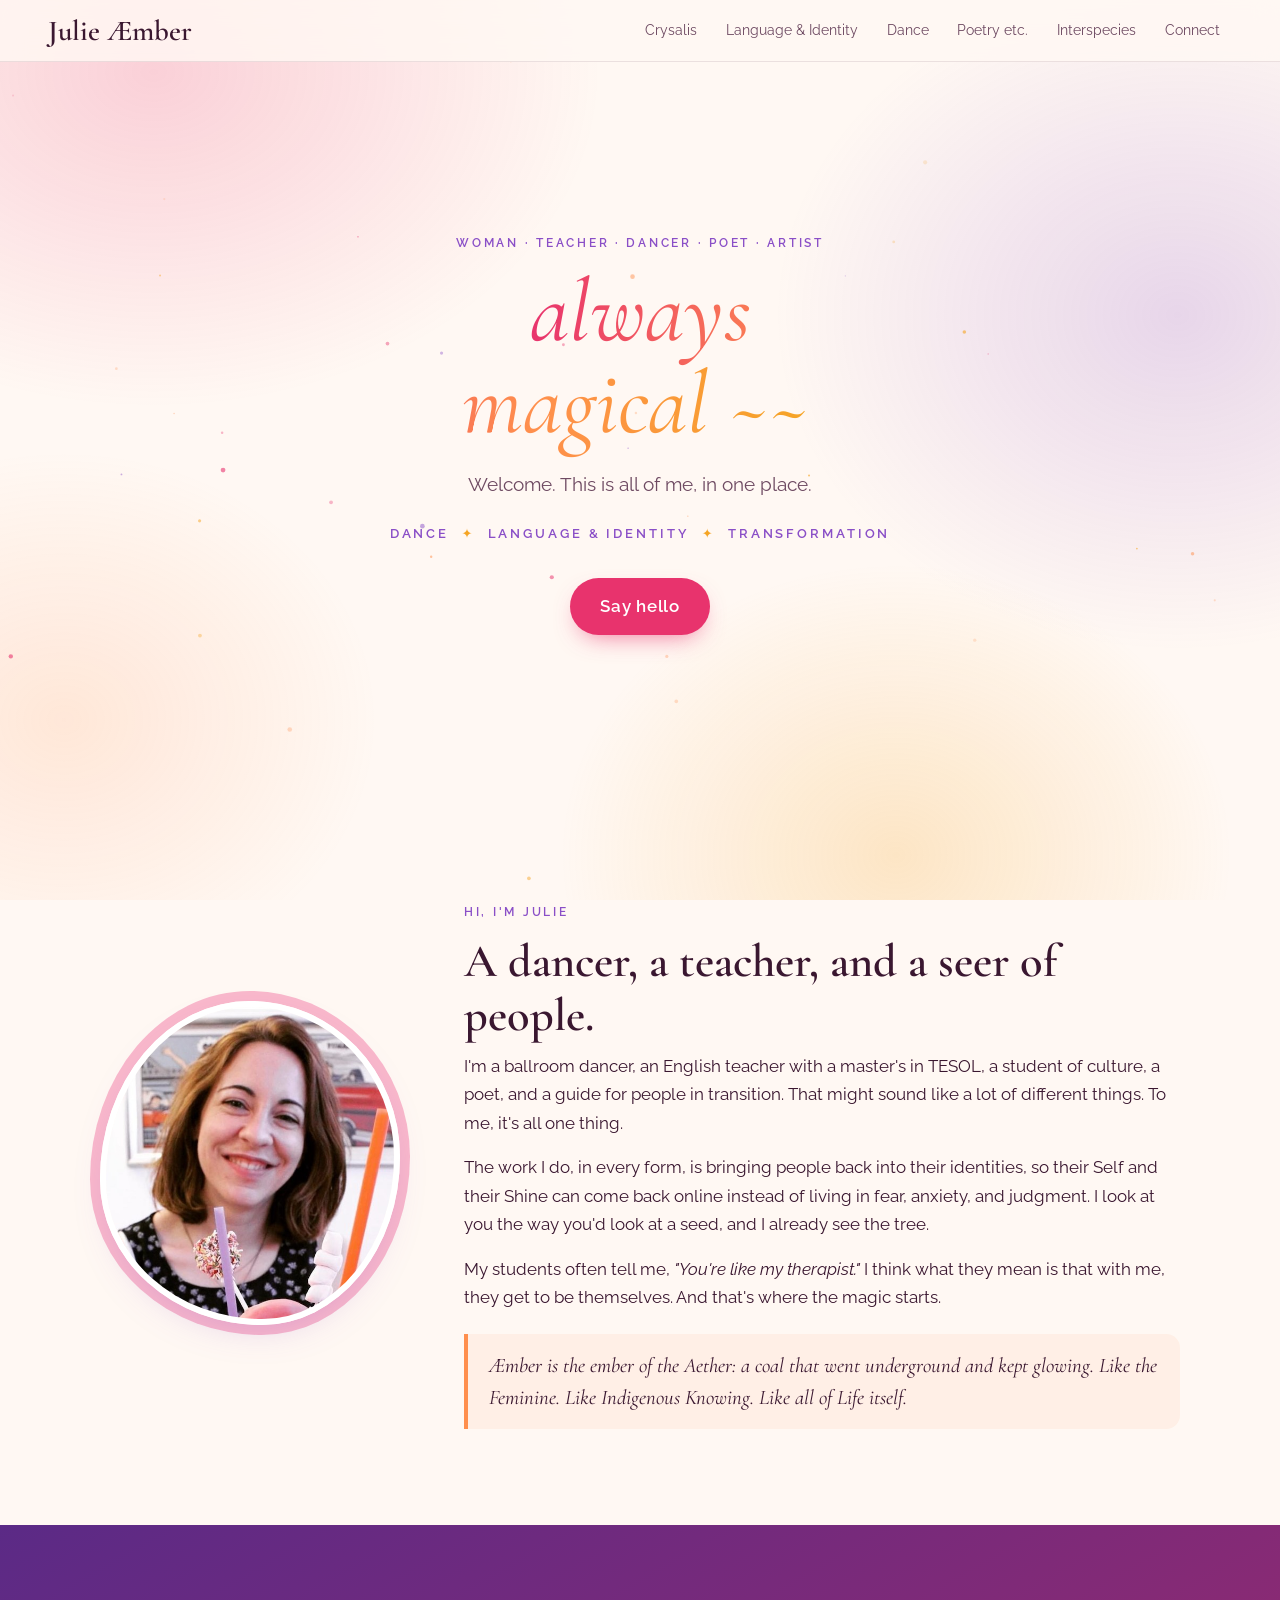
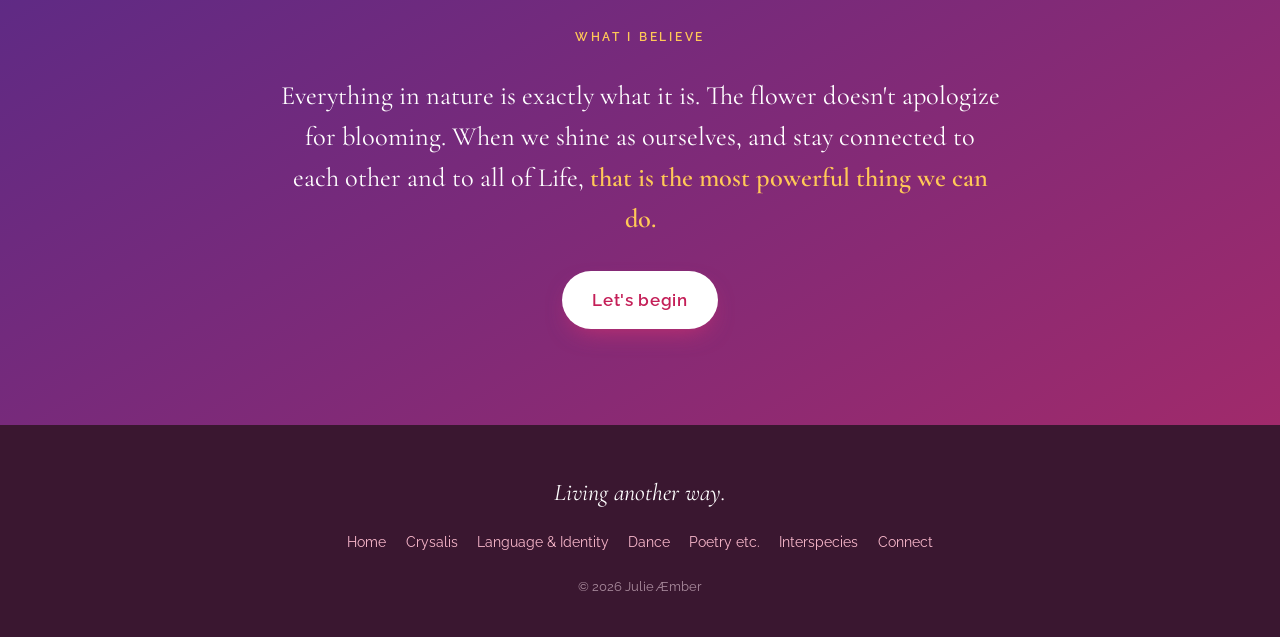
==== commit 2e997fb4: "Simplify home page, rename Dance tab, tidy footer Co-Authored-By: Claude Sonnet 5.5 <noreply@anthrop" ====
--- a/index.html
+++ b/index.html
@@ -20,7 +20,7 @@
     <nav>
       <a href="crysalis.html">Crysalis</a>
       <a href="language.html">Language &amp; Identity</a>
-      <a href="dance.html">Dance!</a>
+      <a href="dance.html">Dance</a>
       <a href="poetry-art.html">Poetry etc.</a>
       <a href="animals.html">Interspecies</a>
       <a href="contact.html">Connect</a>
@@ -34,7 +34,7 @@
         <h1><em>always<br>magical ~~</em></h1>
         <p class="lede">Welcome. This is all of me, in one place.</p>
         <p class="threads">Dance <b>✦</b> Language &amp; Identity <b>✦</b> Transformation</p>
-        <a class="btn" href="#doors">Come in</a><a class="btn ghost" href="contact.html">Say hello</a>
+        <a class="btn" href="contact.html">Say hello</a>
       </div>
     </section>
 
@@ -52,47 +52,6 @@
       </div>
     </section>
 
-    <section class="section tint-violet reveal" id="doors">
-      <div class="wrap center">
-        <p class="eyebrow">Come in</p>
-        <h2>Wander wherever you're drawn</h2>
-        <p class="lede">Every door leads to the same place: more of <em>you</em>.</p>
-        <ul class="doors">
-          <li><a class="door" href="crysalis.html" style="--c:var(--violet)">
-            <span class="icon">🦋</span><h3>Crysalis</h3>
-            <p>Deep transformation and heart-led leadership for people who are ready to unfurl.</p>
-            <span class="more">Begin to unfurl →</span></a></li>
-          <li><a class="door" href="language.html" style="--c:var(--turquoise)">
-            <span class="icon">🌍</span><h3>Language &amp; Identity</h3>
-            <p>English, and the courage to speak as yourself.</p>
-            <span class="more">Find your voice →</span></a></li>
-          <li><a class="door" href="dance.html" style="--c:var(--accent)">
-            <span class="icon">💃</span><h3>Dance!</h3>
-            <p>Wedding dances, ballroom lessons, and training for the people who teach it.</p>
-            <span class="more">Step onto the floor →</span></a></li>
-          <li><a class="door" href="poetry-art.html" style="--c:var(--gold)">
-            <span class="icon">🪶</span><h3>Poetry etc.</h3>
-            <p>Poems, embroidery, travel, and other glowing things.</p>
-            <span class="more">Come wander →</span></a></li>
-          <li><a class="door" href="animals.html" style="--c:var(--accent2)">
-            <span class="icon">🦊</span><h3>Interspecies</h3>
-            <p>Listening to the other beings we share this world with. Still learning, and loving it.</p>
-            <span class="more">Listen in →</span></a></li>
-          <li><a class="door" href="contact.html" style="--c:var(--accent)">
-            <span class="icon">💌</span><h3>Say hello</h3>
-            <p>I'd love to hear from you.</p>
-            <span class="more">Connect →</span></a></li>
-        </ul>
-      </div>
-    </section>
-
-    <section class="section tint-blush reveal">
-      <blockquote class="quote">
-        Your couple's words will glow right here. <span class="todo">testimonial goes here</span>
-        <cite>The happy couple · Wedding dance</cite>
-      </blockquote>
-    </section>
-
     <section class="section tint-deep reveal">
       <div class="narrow center">
         <p class="eyebrow">What I believe</p>
@@ -103,8 +62,8 @@
   </main>
 
   <footer>
-    <p class="sig">Living another way. Let me show you.</p>
-    <div class="links"><a href="index.html">Home</a> <a href="crysalis.html">Crysalis</a> <a href="language.html">Language &amp; Identity</a> <a href="dance.html">Dance!</a> <a href="poetry-art.html">Poetry etc.</a> <a href="animals.html">Interspecies</a> <a href="contact.html">Connect</a> <a href="https://www.instagram.com/crysalis.live/" target="_blank" rel="noopener">Instagram</a></div>
+    <p class="sig">Living another way.</p>
+    <div class="links"><a href="index.html">Home</a> <a href="crysalis.html">Crysalis</a> <a href="language.html">Language &amp; Identity</a> <a href="dance.html">Dance</a> <a href="poetry-art.html">Poetry etc.</a> <a href="animals.html">Interspecies</a> <a href="contact.html">Connect</a></div>
     <small>© <span id="year">2026</span> Julie Æmber</small>
   </footer>
 
